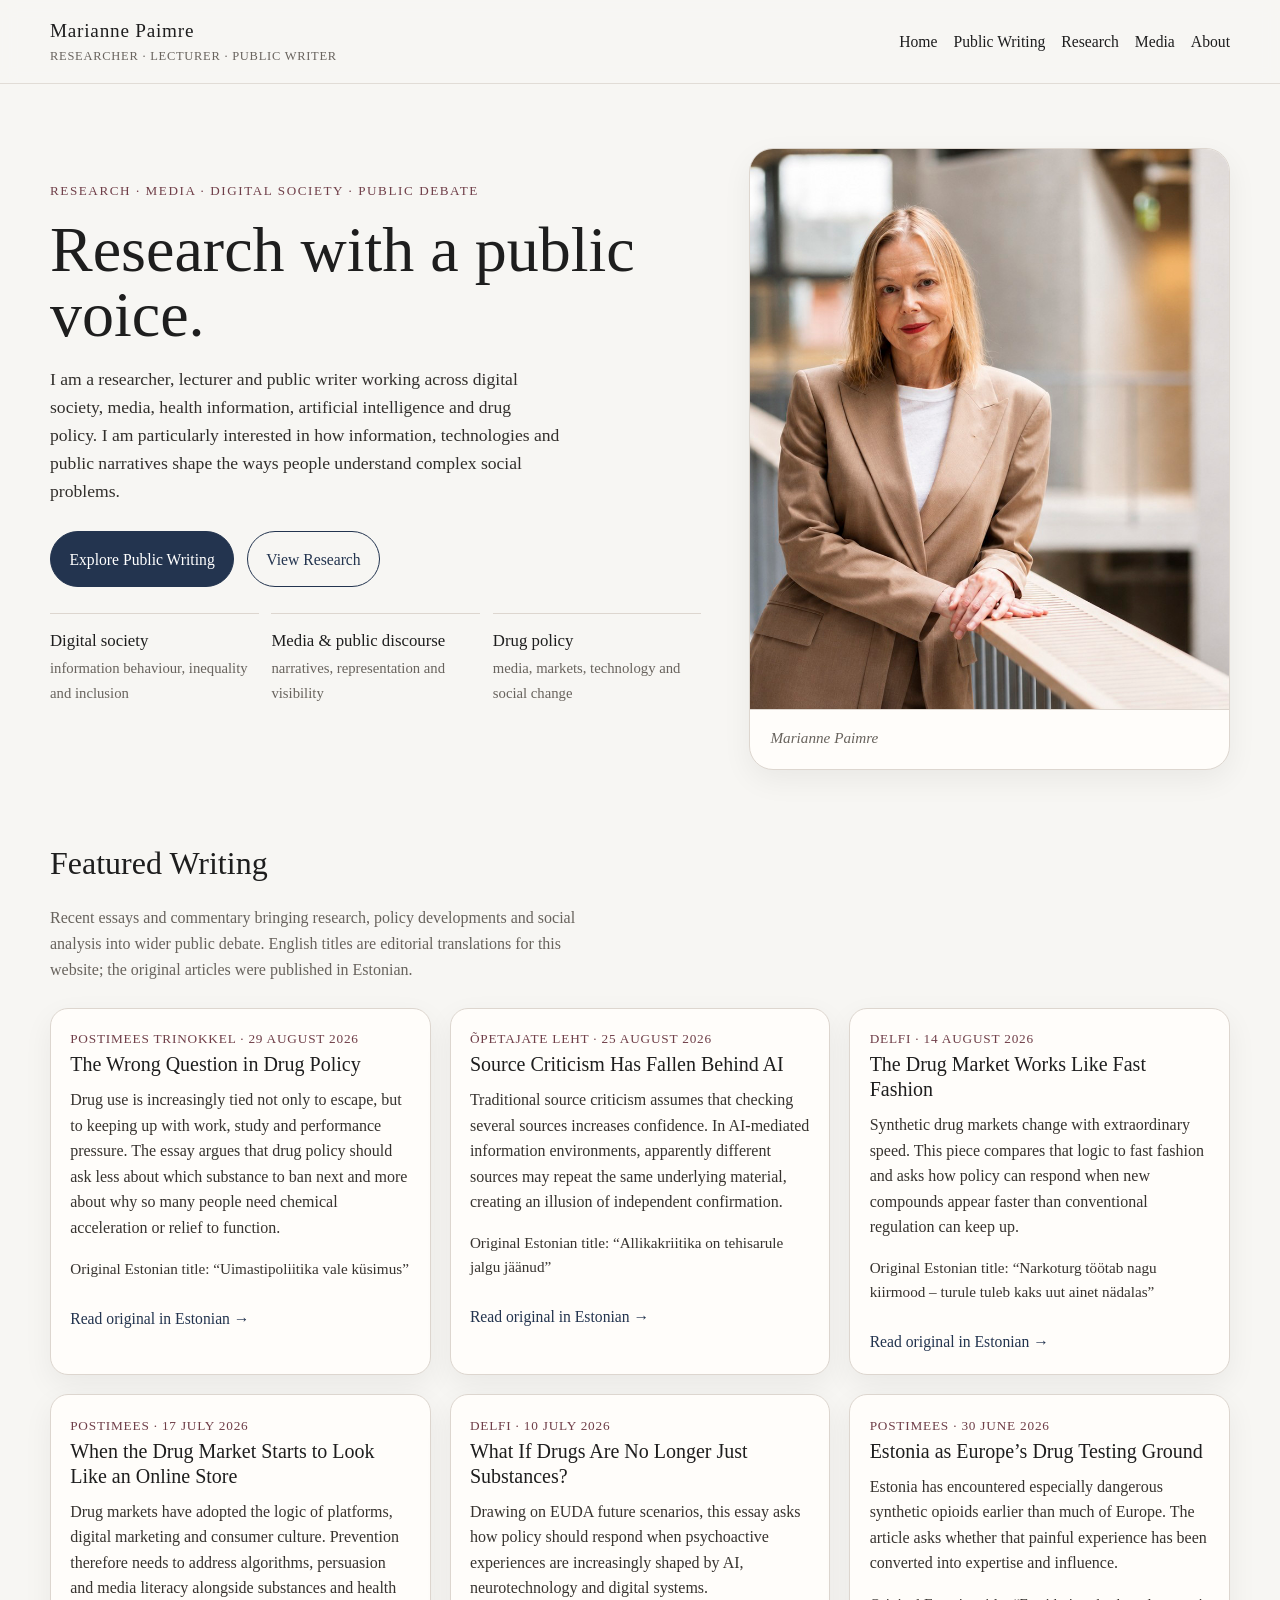
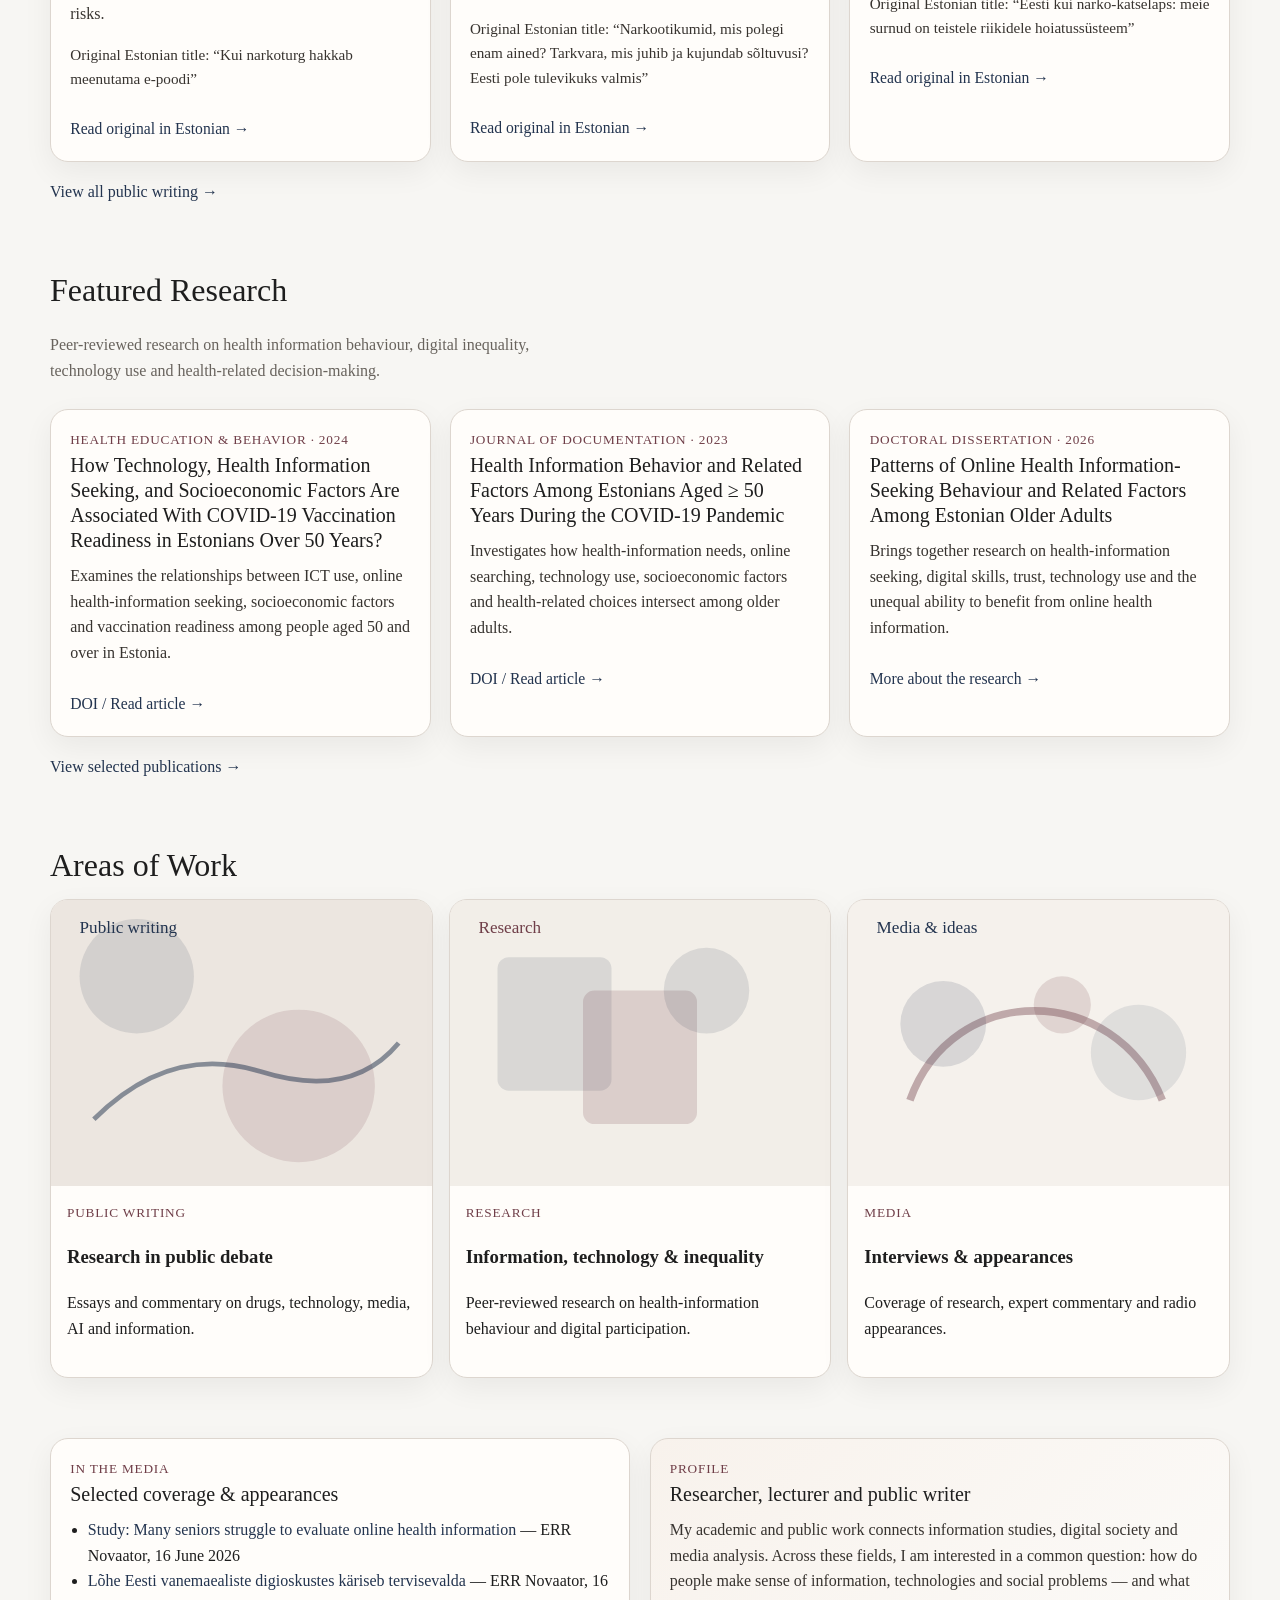
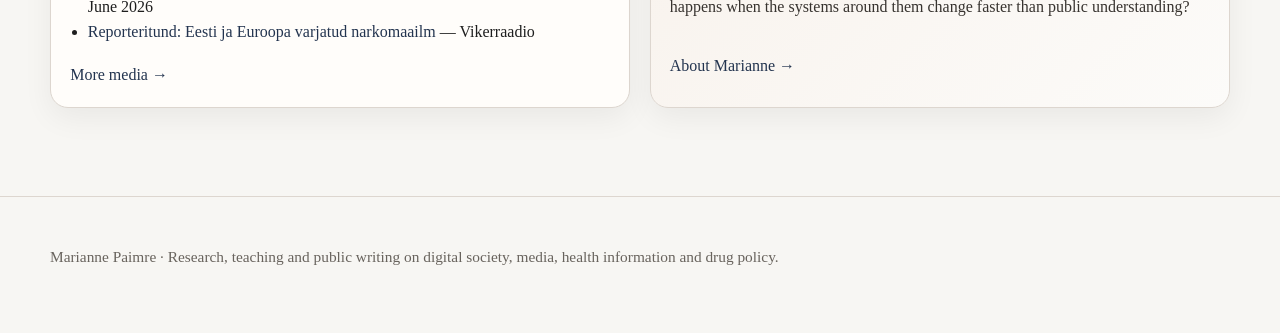
==== index.html @ 6d74bb8f "Rename index (1).html to index.html" ====
<!DOCTYPE html>

<html lang="en">
<head>
<meta charset="utf-8"/>
<meta content="width=device-width, initial-scale=1" name="viewport"/>
<title>Marianne Paimre — Researcher, Lecturer, Public Writer</title>
<meta content="Marianne Paimre — researcher, lecturer and public writer working on digital society, media, health information, AI and drug policy." name="description"/>
<link href="style.css" rel="stylesheet"/>
</head>
<body>
<header class="site-header">
<div class="container nav-wrap">
<div class="brand">
      Marianne Paimre
      <small>Researcher · Lecturer · Public Writer</small>
</div>
<nav>
<ul>
<li><a href="index.html">Home</a></li>
<li><a href="writing.html">Public Writing</a></li>
<li><a href="research.html">Research</a></li>
<li><a href="media.html">Media</a></li>
<li><a href="about.html">About</a></li>
</ul>
</nav>
</div>
</header>
<main>
<section class="hero">
<div class="container hero-grid">
<div class="hero-copy">
<div class="eyebrow">Research · Media · Digital society · Public debate</div>
<h1>Research with a public voice.</h1>
<p class="lead">I am a researcher, lecturer and public writer working across digital society, media, health information, artificial intelligence and drug policy. I am particularly interested in how information, technologies and public narratives shape the ways people understand complex social problems.</p>
<div class="button-row">
<a class="button" href="writing.html">Explore Public Writing</a>
<a class="button secondary" href="research.html">View Research</a>
</div>
<div class="profile-points">
<div class="profile-point"><strong>Digital society</strong><span>information behaviour, inequality and inclusion</span></div>
<div class="profile-point"><strong>Media &amp; public discourse</strong><span>narratives, representation and visibility</span></div>
<div class="profile-point"><strong>Drug policy</strong><span>media, markets, technology and social change</span></div>
</div>
</div>
<div class="hero-panel hero-image">
<img alt="Marianne Paimre" class="hero-photo" src="marianne-hero.jpg"/>
<div class="caption">Marianne Paimre</div>
</div>
</div>

</section>
<section class="section">
<div class="container">
<h2>Featured Writing</h2>
<p class="section-intro">Recent essays and commentary bringing research, policy developments and social analysis into wider public debate. English titles are editorial translations for this website; the original articles were published in Estonian.</p>
<div class="card-grid">
<article class="card">
<div class="meta">Postimees Trinokkel · 29 August 2026</div>
<h3>The Wrong Question in Drug Policy</h3>
<p>Drug use is increasingly tied not only to escape, but to keeping up with work, study and performance pressure. The essay argues that drug policy should ask less about which substance to ban next and more about why so many people need chemical acceleration or relief to function.</p>

<p class="note">Original Estonian title: “Uimastipoliitika vale küsimus”</p><a class="readmore" href="https://trinokkel.postimees.ee/8525660/marianne-paimre-uimastipoliitika-vale-kusimus">Read original in Estonian →</a>
</article>
<article class="card">
<div class="meta">Õpetajate Leht · 25 August 2026</div>
<h3>Source Criticism Has Fallen Behind AI</h3>
<p>Traditional source criticism assumes that checking several sources increases confidence. In AI-mediated information environments, apparently different sources may repeat the same underlying material, creating an illusion of independent confirmation.</p>
<p class="note">Original Estonian title: “Allikakriitika on tehisarule jalgu jäänud”</p><a class="readmore" href="https://www.opleht.ee/2026/08/allikakriitika-on-tehisarule-jalgu-jaanud/">Read original in Estonian →</a>
</article>
<article class="card">
<div class="meta">Delfi · 14 August 2026</div>
<h3>The Drug Market Works Like Fast Fashion</h3>
<p>Synthetic drug markets change with extraordinary speed. This piece compares that logic to fast fashion and asks how policy can respond when new compounds appear faster than conventional regulation can keep up.</p>
<p class="note">Original Estonian title: “Narkoturg töötab nagu kiirmood – turule tuleb kaks uut ainet nädalas”</p><a class="readmore" href="https://arvamus.delfi.ee/artikkel/120603367/must-ari-marianne-paimre-narkoturg-tootab-nagu-kiirmood-turule-tuleb-kaks-uut-ainet-nadalas">Read original in Estonian →</a>
</article>
<article class="card">
<div class="meta">Postimees · 17 July 2026</div>
<h3>When the Drug Market Starts to Look Like an Online Store</h3>
<p>Drug markets have adopted the logic of platforms, digital marketing and consumer culture. Prevention therefore needs to address algorithms, persuasion and media literacy alongside substances and health risks.</p>
<p class="note">Original Estonian title: “Kui narkoturg hakkab meenutama e-poodi”</p><a class="readmore" href="https://arvamus.postimees.ee/8510465/marianne-paimre-kui-narkoturg-hakkab-meenutama-e-poodi">Read original in Estonian →</a>
</article>
<article class="card">
<div class="meta">Delfi · 10 July 2026</div>
<h3>What If Drugs Are No Longer Just Substances?</h3>
<p>Drawing on EUDA future scenarios, this essay asks how policy should respond when psychoactive experiences are increasingly shaped by AI, neurotechnology and digital systems.</p>
<p class="note">Original Estonian title: “Narkootikumid, mis polegi enam ained? Tarkvara, mis juhib ja kujundab sõltuvusi? Eesti pole tulevikuks valmis”</p><a class="readmore" href="https://arvamus.delfi.ee/artikkel/120596160/narkootikumid-mis-polegi-enam-ained-tarkvara-mis-juhib-ja-kujundab-soltuvusi-eesti-pole-tulevikuks-valmis">Read original in Estonian →</a>
</article>
<article class="card">
<div class="meta">Postimees · 30 June 2026</div>
<h3>Estonia as Europe’s Drug Testing Ground</h3>
<p>Estonia has encountered especially dangerous synthetic opioids earlier than much of Europe. The article asks whether that painful experience has been converted into expertise and influence.</p>
<p class="note">Original Estonian title: “Eesti kui narko-katselaps: meie surnud on teistele riikidele hoiatussüsteem”</p><a class="readmore" href="https://arvamus.postimees.ee/8499939/marianne-paimre-eesti-kui-narko-katselaps-meie-surnud-on-teistele-riikidele-hoiatussusteem">Read original in Estonian →</a>
</article>
</div>
<a class="section-link" href="writing.html">View all public writing →</a>
</div>
</section>
<section class="section">
<div class="container">
<h2>Featured Research</h2>
<p class="section-intro">Peer-reviewed research on health information behaviour, digital inequality, technology use and health-related decision-making.</p>
<div class="grid-3">
<article class="card pub-card">
<div class="meta">Health Education &amp; Behavior · 2024</div>
<h3>How Technology, Health Information Seeking, and Socioeconomic Factors Are Associated With COVID-19 Vaccination Readiness in Estonians Over 50 Years?</h3>
<p>Examines the relationships between ICT use, online health-information seeking, socioeconomic factors and vaccination readiness among people aged 50 and over in Estonia.</p>
<a class="readmore" href="https://doi.org/10.1177/10901981241249972">DOI / Read article →</a>
</article>
<article class="card pub-card">
<div class="meta">Journal of Documentation · 2023</div>
<h3>Health Information Behavior and Related Factors Among Estonians Aged ≥ 50 Years During the COVID-19 Pandemic</h3>
<p>Investigates how health-information needs, online searching, technology use, socioeconomic factors and health-related choices intersect among older adults.</p>
<a class="readmore" href="https://doi.org/10.1108/JD-10-2022-0217">DOI / Read article →</a>
</article>
<article class="card pub-card">
<div class="meta">Doctoral Dissertation · 2026</div>
<h3>Patterns of Online Health Information-Seeking Behaviour and Related Factors Among Estonian Older Adults</h3>
<p>Brings together research on health-information seeking, digital skills, trust, technology use and the unequal ability to benefit from online health information.</p>
<a class="readmore" href="research.html">More about the research →</a>
</article>
</div>
<a class="section-link" href="research.html">View selected publications →</a>
</div>
</section>
<section class="section">
<div class="container">
<h2>Areas of Work</h2>
<div class="topic-strip">
<div class="topic-box">
<img alt="Abstract illustration for public writing" src="writing-abstract.svg"/>
<div class="box-copy">
<div class="meta">Public Writing</div>
<h3>Research in public debate</h3>
<p>Essays and commentary on drugs, technology, media, AI and information.</p>
</div>
</div>
<div class="topic-box">
<img alt="Abstract illustration for research" src="research-abstract.svg"/>
<div class="box-copy">
<div class="meta">Research</div>
<h3>Information, technology &amp; inequality</h3>
<p>Peer-reviewed research on health-information behaviour and digital participation.</p>
</div>
</div>
<div class="topic-box">
<img alt="Abstract illustration for media" src="media-abstract.svg"/>
<div class="box-copy">
<div class="meta">Media</div>
<h3>Interviews &amp; appearances</h3>
<p>Coverage of research, expert commentary and radio appearances.</p>
</div>
</div>
</div>
</div>
</section>
<section class="section">
<div class="container grid-2">
<div class="card list-card">
<div class="meta">In the media</div>
<h3>Selected coverage &amp; appearances</h3>
<ul>
<li><a href="https://news.err.ee/1610056297/study-many-seniors-struggle-to-evaluate-online-health-information">Study: Many seniors struggle to evaluate online health information</a> — ERR Novaator, 16 June 2026</li>
<li><a href="https://novaator.err.ee/1610056222/lohe-eesti-vanemaealiste-digioskustes-kariseb-tervisevalda">Lõhe Eesti vanemaealiste digioskustes käriseb tervisevalda</a> — ERR Novaator, 16 June 2026</li>
<li><a href="https://vikerraadio.err.ee/1610015303/reporteritund-eesti-ja-euroopa-varjatud-narkomaailm">Reporteritund: Eesti ja Euroopa varjatud narkomaailm</a> — Vikerraadio</li>
</ul>
<a class="section-link" href="media.html">More media →</a>
</div>
<div class="card contact-box">
<div class="meta">Profile</div>
<h3>Researcher, lecturer and public writer</h3>
<p>My academic and public work connects information studies, digital society and media analysis. Across these fields, I am interested in a common question: how do people make sense of information, technologies and social problems — and what happens when the systems around them change faster than public understanding?</p>
<a class="section-link" href="about.html">About Marianne →</a>
</div>
</div>
</section>
</main>
<footer class="footer">
<div class="container">
<p>Marianne Paimre · Research, teaching and public writing on digital society, media, health information and drug policy.</p>
</div>
</footer>
</body>
</html>
---- style.css ----
:root {
  --bg: #f7f6f3;
  --paper: #fffdfa;
  --text: #1e1e1e;
  --muted: #68635d;
  --line: #ddd6cf;
  --accent: #23344f;
  --accent-2: #6f3e48;
  --soft: #ece6e0;
  --max: 1180px;
  --radius: 18px;
  --shadow: 0 10px 30px rgba(0,0,0,0.06);
}

* { box-sizing: border-box; }

html {
  scroll-behavior: smooth;
}

body {
  margin: 0;
  font-family: Georgia, "Times New Roman", serif;
  background: var(--bg);
  color: var(--text);
  line-height: 1.6;
}

img {
  max-width: 100%;
  display: block;
}

a {
  color: var(--accent);
  text-decoration: none;
}

a:hover {
  text-decoration: underline;
}

.container {
  width: min(var(--max), calc(100% - 2rem));
  margin: 0 auto;
}

.site-header {
  position: sticky;
  top: 0;
  z-index: 10;
  backdrop-filter: blur(8px);
  background: rgba(247, 246, 243, 0.92);
  border-bottom: 1px solid rgba(221, 214, 207, 0.8);
}

.nav-wrap {
  display: flex;
  align-items: center;
  justify-content: space-between;
  gap: 1rem;
  padding: 1rem 0;
}

.brand {
  font-size: 1.2rem;
  letter-spacing: 0.04em;
}

.brand small {
  display: block;
  color: var(--muted);
  font-size: 0.78rem;
  letter-spacing: 0.06em;
  text-transform: uppercase;
}

nav ul {
  display: flex;
  gap: 1rem;
  list-style: none;
  padding: 0;
  margin: 0;
  flex-wrap: wrap;
}

nav a {
  font-size: 0.98rem;
  color: var(--text);
}

.hero {
  padding: 4rem 0 3rem;
}

.hero-grid {
  display: grid;
  grid-template-columns: 1.25fr 0.9fr;
  gap: 2rem;
  align-items: stretch;
}

.eyebrow {
  color: var(--accent-2);
  text-transform: uppercase;
  letter-spacing: 0.12em;
  font-size: 0.82rem;
  margin-bottom: 1rem;
}

h1 {
  font-size: clamp(2.3rem, 5vw, 4.8rem);
  line-height: 1.02;
  margin: 0 0 1rem;
  font-weight: 500;
}

.lead {
  font-size: 1.1rem;
  color: #322f2c;
  max-width: 58ch;
}

.hero-panel {
  background: var(--paper);
  border: 1px solid var(--line);
  border-radius: calc(var(--radius) + 6px);
  box-shadow: var(--shadow);
  overflow: hidden;
}

.hero-copy {
  padding: 2rem 1rem 1rem 0;
}

.hero-image {
  min-height: 100%;
  display: flex;
  flex-direction: column;
  justify-content: space-between;
}

.hero-image .caption {
  padding: 1rem 1.25rem 1.2rem;
  border-top: 1px solid var(--line);
  color: var(--muted);
  font-size: 0.95rem;
}

.button-row {
  display: flex;
  flex-wrap: wrap;
  gap: 0.8rem;
  margin-top: 1.6rem;
}

.button {
  display: inline-block;
  padding: 0.9rem 1.15rem;
  border-radius: 999px;
  border: 1px solid var(--accent);
  color: white;
  background: var(--accent);
  font-size: 0.98rem;
}

.button.secondary {
  background: transparent;
  color: var(--accent);
}

.section {
  padding: 1.25rem 0 2.5rem;
}

.section h2 {
  font-size: clamp(1.8rem, 2.5vw, 2.6rem);
  margin: 0 0 0.5rem;
  font-weight: 500;
}

.section-intro {
  color: var(--muted);
  max-width: 66ch;
  margin-bottom: 1.6rem;
}

.grid-3, .grid-2, .card-grid {
  display: grid;
  gap: 1.2rem;
}

.grid-3 { grid-template-columns: repeat(3, 1fr); }
.grid-2 { grid-template-columns: repeat(2, 1fr); }
.card-grid { grid-template-columns: repeat(3, 1fr); }

.card {
  background: var(--paper);
  border: 1px solid var(--line);
  border-radius: var(--radius);
  padding: 1.2rem;
  box-shadow: var(--shadow);
}

.card h3 {
  font-size: 1.25rem;
  line-height: 1.25;
  margin: 0.2rem 0 0.6rem;
  font-weight: 500;
}

.meta {
  color: var(--accent-2);
  font-size: 0.83rem;
  letter-spacing: 0.06em;
  text-transform: uppercase;
}

.card p {
  margin-top: 0;
  color: #37332f;
}

.card .readmore {
  display: inline-block;
  margin-top: 0.6rem;
  font-size: 0.98rem;
}

.list-card ul {
  margin: 0.6rem 0 0;
  padding-left: 1.1rem;
}

.feature-band {
  margin: 1.6rem 0 0.8rem;
  padding: 1.2rem 1.4rem;
  background: linear-gradient(135deg, #f3ede7 0%, #fdfbf8 100%);
  border: 1px solid var(--line);
  border-radius: var(--radius);
}

.feature-band h3 {
  margin: 0 0 0.35rem;
  font-size: 1.25rem;
  font-weight: 500;
}

.note {
  font-size: 0.95rem;
  color: var(--muted);
}

.topic-strip {
  display: grid;
  grid-template-columns: repeat(3, 1fr);
  gap: 1rem;
}

.topic-box {
  background: var(--paper);
  border: 1px solid var(--line);
  border-radius: var(--radius);
  overflow: hidden;
  box-shadow: var(--shadow);
}

.topic-box img {
  aspect-ratio: 4 / 3;
  object-fit: cover;
  background: #ece6e0;
}

.topic-box .box-copy {
  padding: 1rem 1rem 1.2rem;
}

.page-title {
  padding: 3rem 0 1rem;
}

.page-title h1 {
  font-size: clamp(2rem, 4.5vw, 4rem);
  margin-bottom: 0.4rem;
}

.page-title p {
  max-width: 65ch;
  color: var(--muted);
}

.category-block {
  padding: 0.6rem 0 1.8rem;
}

.category-block h2 {
  margin-bottom: 0.7rem;
}

.footer {
  border-top: 1px solid var(--line);
  margin-top: 3rem;
  padding: 2rem 0 3rem;
  color: var(--muted);
  font-size: 0.96rem;
}

.smallcaps {
  text-transform: uppercase;
  letter-spacing: 0.1em;
  font-size: 0.8rem;
  color: var(--accent-2);
}

.inline-list {
  display: flex;
  gap: 1rem;
  flex-wrap: wrap;
  padding: 0;
  list-style: none;
}

.contact-box {
  background: linear-gradient(135deg, #f8f2ec 0%, #fcfbf9 100%);
}

@media (max-width: 980px) {
  .hero-grid, .grid-3, .grid-2, .card-grid, .topic-strip {
    grid-template-columns: 1fr;
  }
  .hero-copy {
    padding-right: 0;
  }
  nav ul {
    justify-content: flex-start;
  }
  .nav-wrap {
    flex-direction: column;
    align-items: flex-start;
  }
}

.pub-card .journal {
  color: var(--muted);
  font-size: 0.94rem;
  margin-bottom: 0.55rem;
}
.pub-card .authors {
  color: #4a4642;
  font-size: 0.92rem;
  margin-bottom: 0.8rem;
}
.pub-card .doi {
  font-size: 0.92rem;
  word-break: break-word;
}
.profile-points {
  display: grid;
  grid-template-columns: repeat(3, 1fr);
  gap: 0.8rem;
  margin-top: 1.6rem;
}
.profile-point {
  padding-top: 0.9rem;
  border-top: 1px solid var(--line);
}
.profile-point strong {
  display: block;
  font-size: 1.05rem;
  font-weight: 500;
}
.profile-point span {
  color: var(--muted);
  font-size: 0.92rem;
}
.section-link {
  margin-top: 1.1rem;
  display: inline-block;
}
.hero-image .caption {
  font-style: italic;
}
@media (max-width: 980px) {
  .profile-points { grid-template-columns: 1fr; }
}

.hero-photo {
  width: 100%;
  min-height: 560px;
  height: 100%;
  object-fit: cover;
  object-position: 40% 34%;
}
.about-photo {
  width: 100%;
  border-radius: var(--radius);
  border: 1px solid var(--line);
  box-shadow: var(--shadow);
  object-fit: cover;
}
.wide-photo {
  width: 100%;
  max-height: 520px;
  object-fit: cover;
  object-position: center 42%;
  border-radius: var(--radius);
  border: 1px solid var(--line);
  box-shadow: var(--shadow);
}
@media (max-width: 980px) {
  .hero-photo { min-height: 430px; object-position: 42% 30%; }
}
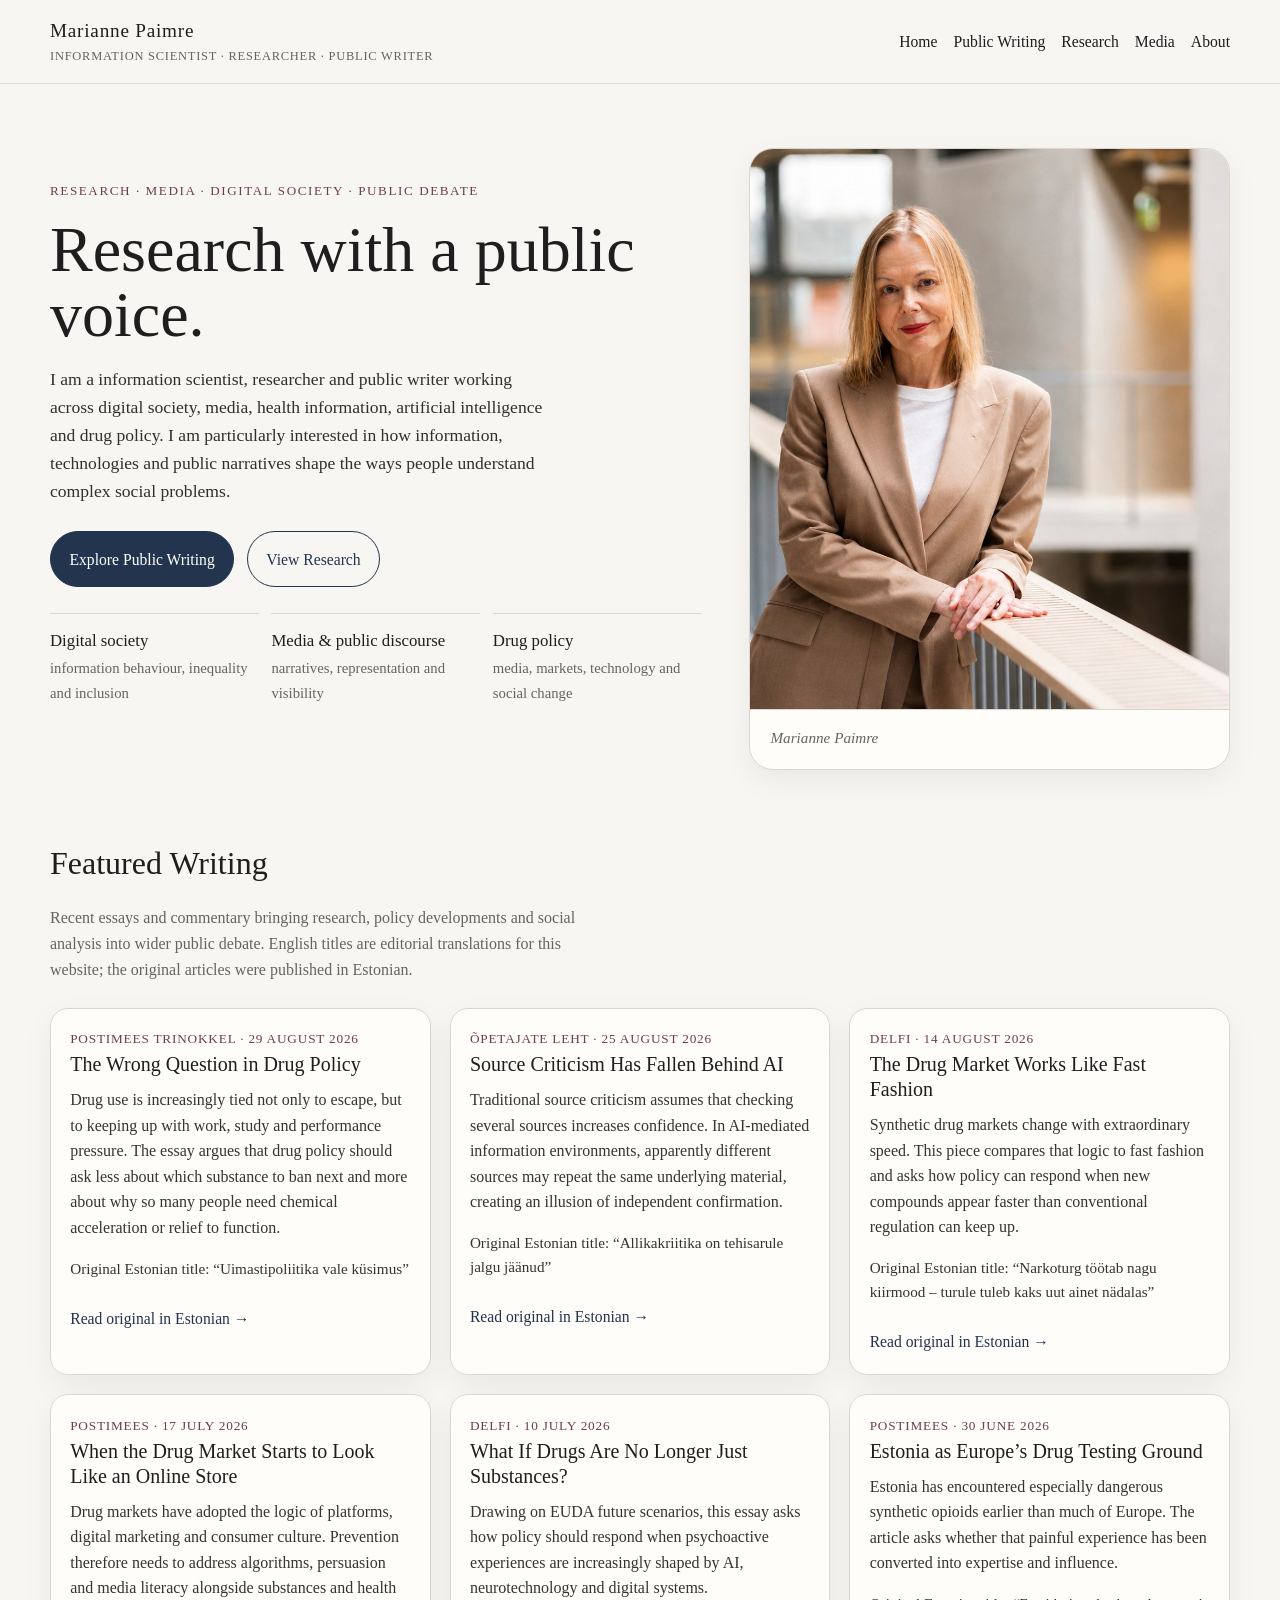
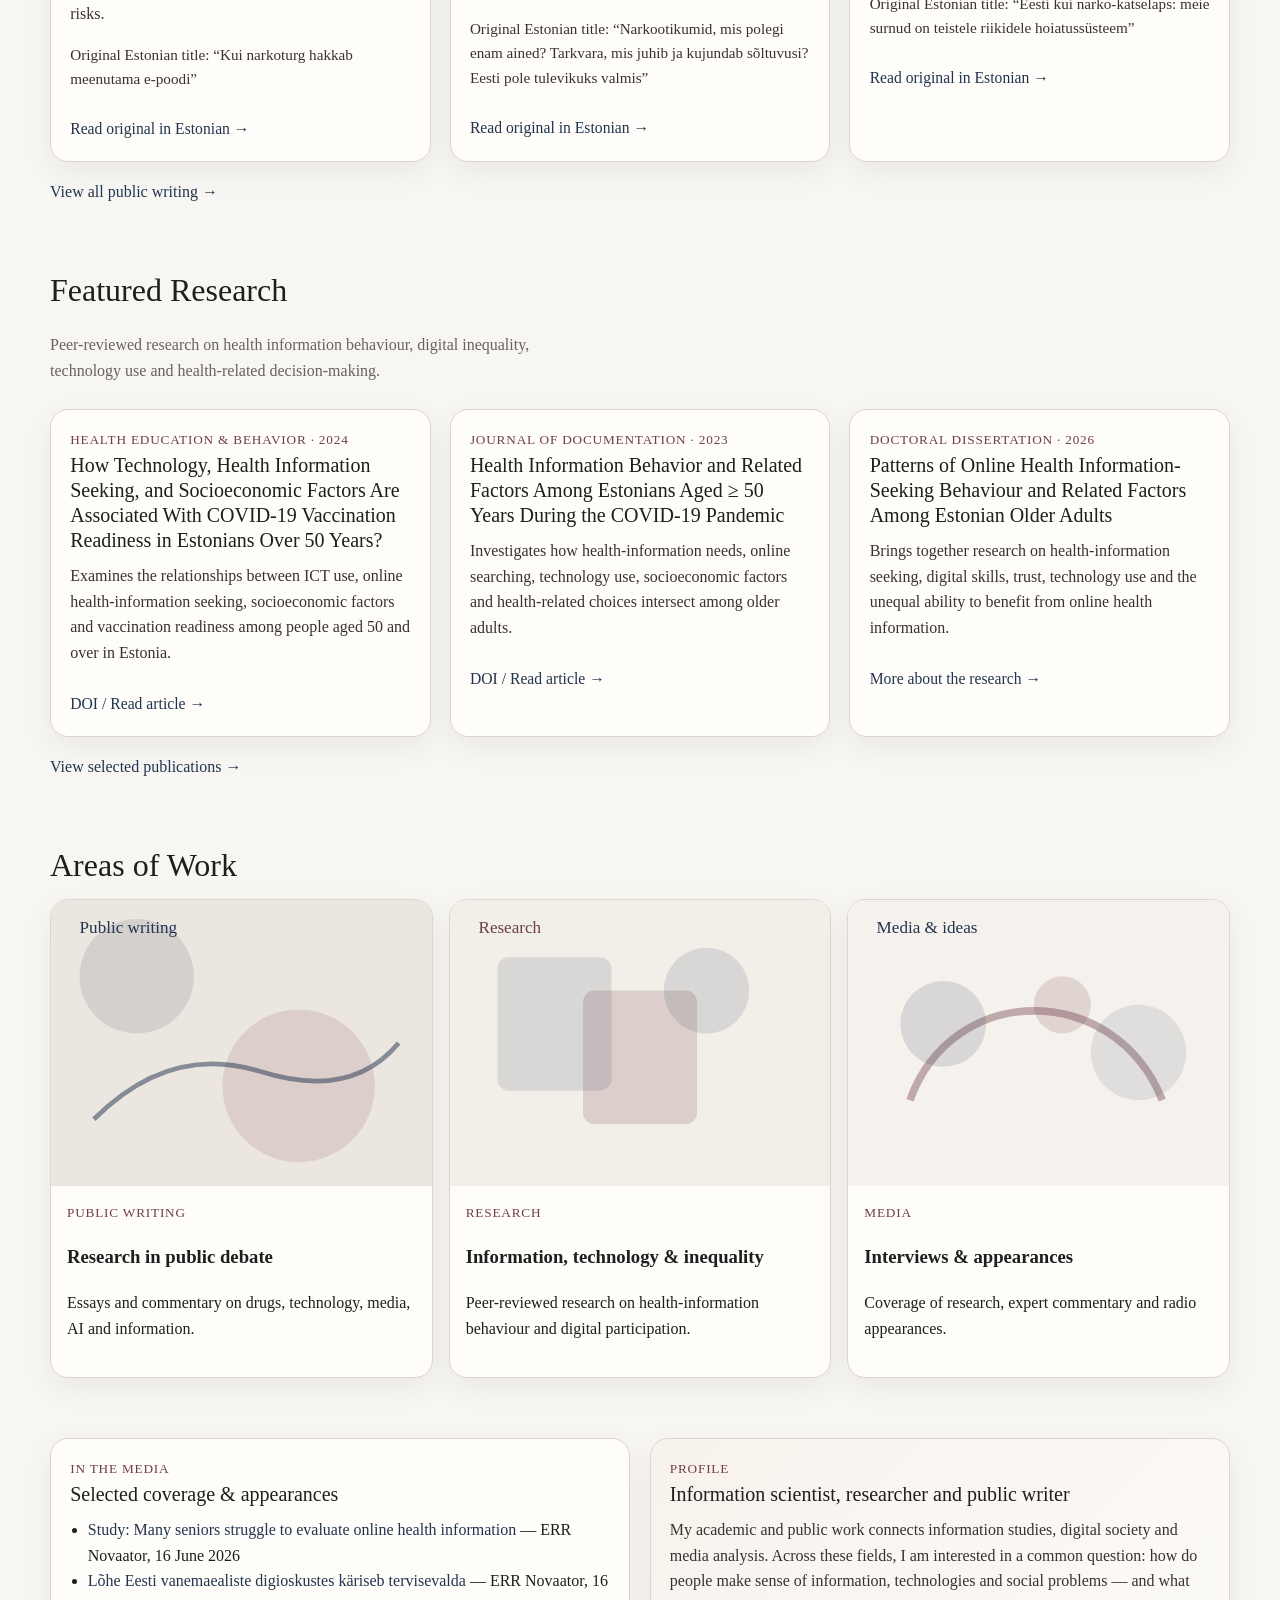
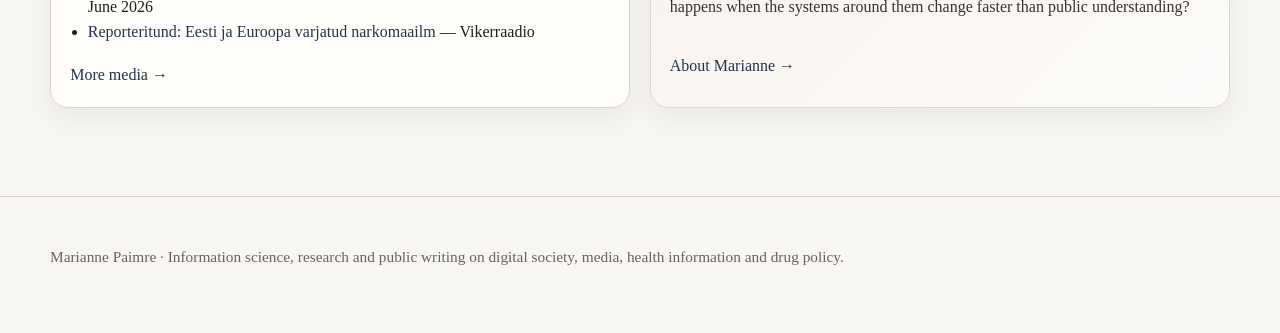
==== commit d68dcf92: "Add files via upload" ====
--- a/index.html
+++ b/index.html
@@ -4,8 +4,8 @@
 <head>
 <meta charset="utf-8"/>
 <meta content="width=device-width, initial-scale=1" name="viewport"/>
-<title>Marianne Paimre — Researcher, Lecturer, Public Writer</title>
-<meta content="Marianne Paimre — researcher, lecturer and public writer working on digital society, media, health information, AI and drug policy." name="description"/>
+<title>Marianne Paimre — Information Scientist & Researcher</title>
+<meta name="description" content="Marianne Paimre is an information scientist and researcher working on digital society, media, health information, AI and drug policy."/>
 <link href="style.css" rel="stylesheet"/>
 </head>
 <body>
@@ -13,7 +13,7 @@
 <div class="container nav-wrap">
 <div class="brand">
       Marianne Paimre
-      <small>Researcher · Lecturer · Public Writer</small>
+      <small>Information Scientist · Researcher · Public Writer</small>
 </div>
 <nav>
 <ul>
@@ -32,7 +32,7 @@
 <div class="hero-copy">
 <div class="eyebrow">Research · Media · Digital society · Public debate</div>
 <h1>Research with a public voice.</h1>
-<p class="lead">I am a researcher, lecturer and public writer working across digital society, media, health information, artificial intelligence and drug policy. I am particularly interested in how information, technologies and public narratives shape the ways people understand complex social problems.</p>
+<p class="lead">I am a information scientist, researcher and public writer working across digital society, media, health information, artificial intelligence and drug policy. I am particularly interested in how information, technologies and public narratives shape the ways people understand complex social problems.</p>
 <div class="button-row">
 <a class="button" href="writing.html">Explore Public Writing</a>
 <a class="button secondary" href="research.html">View Research</a>
@@ -168,7 +168,7 @@
 </div>
 <div class="card contact-box">
 <div class="meta">Profile</div>
-<h3>Researcher, lecturer and public writer</h3>
+<h3>Information scientist, researcher and public writer</h3>
 <p>My academic and public work connects information studies, digital society and media analysis. Across these fields, I am interested in a common question: how do people make sense of information, technologies and social problems — and what happens when the systems around them change faster than public understanding?</p>
 <a class="section-link" href="about.html">About Marianne →</a>
 </div>
@@ -177,8 +177,8 @@
 </main>
 <footer class="footer">
 <div class="container">
-<p>Marianne Paimre · Research, teaching and public writing on digital society, media, health information and drug policy.</p>
+<p>Marianne Paimre · Information science, research and public writing on digital society, media, health information and drug policy.</p>
 </div>
 </footer>
 </body>
-</html>
+</html>
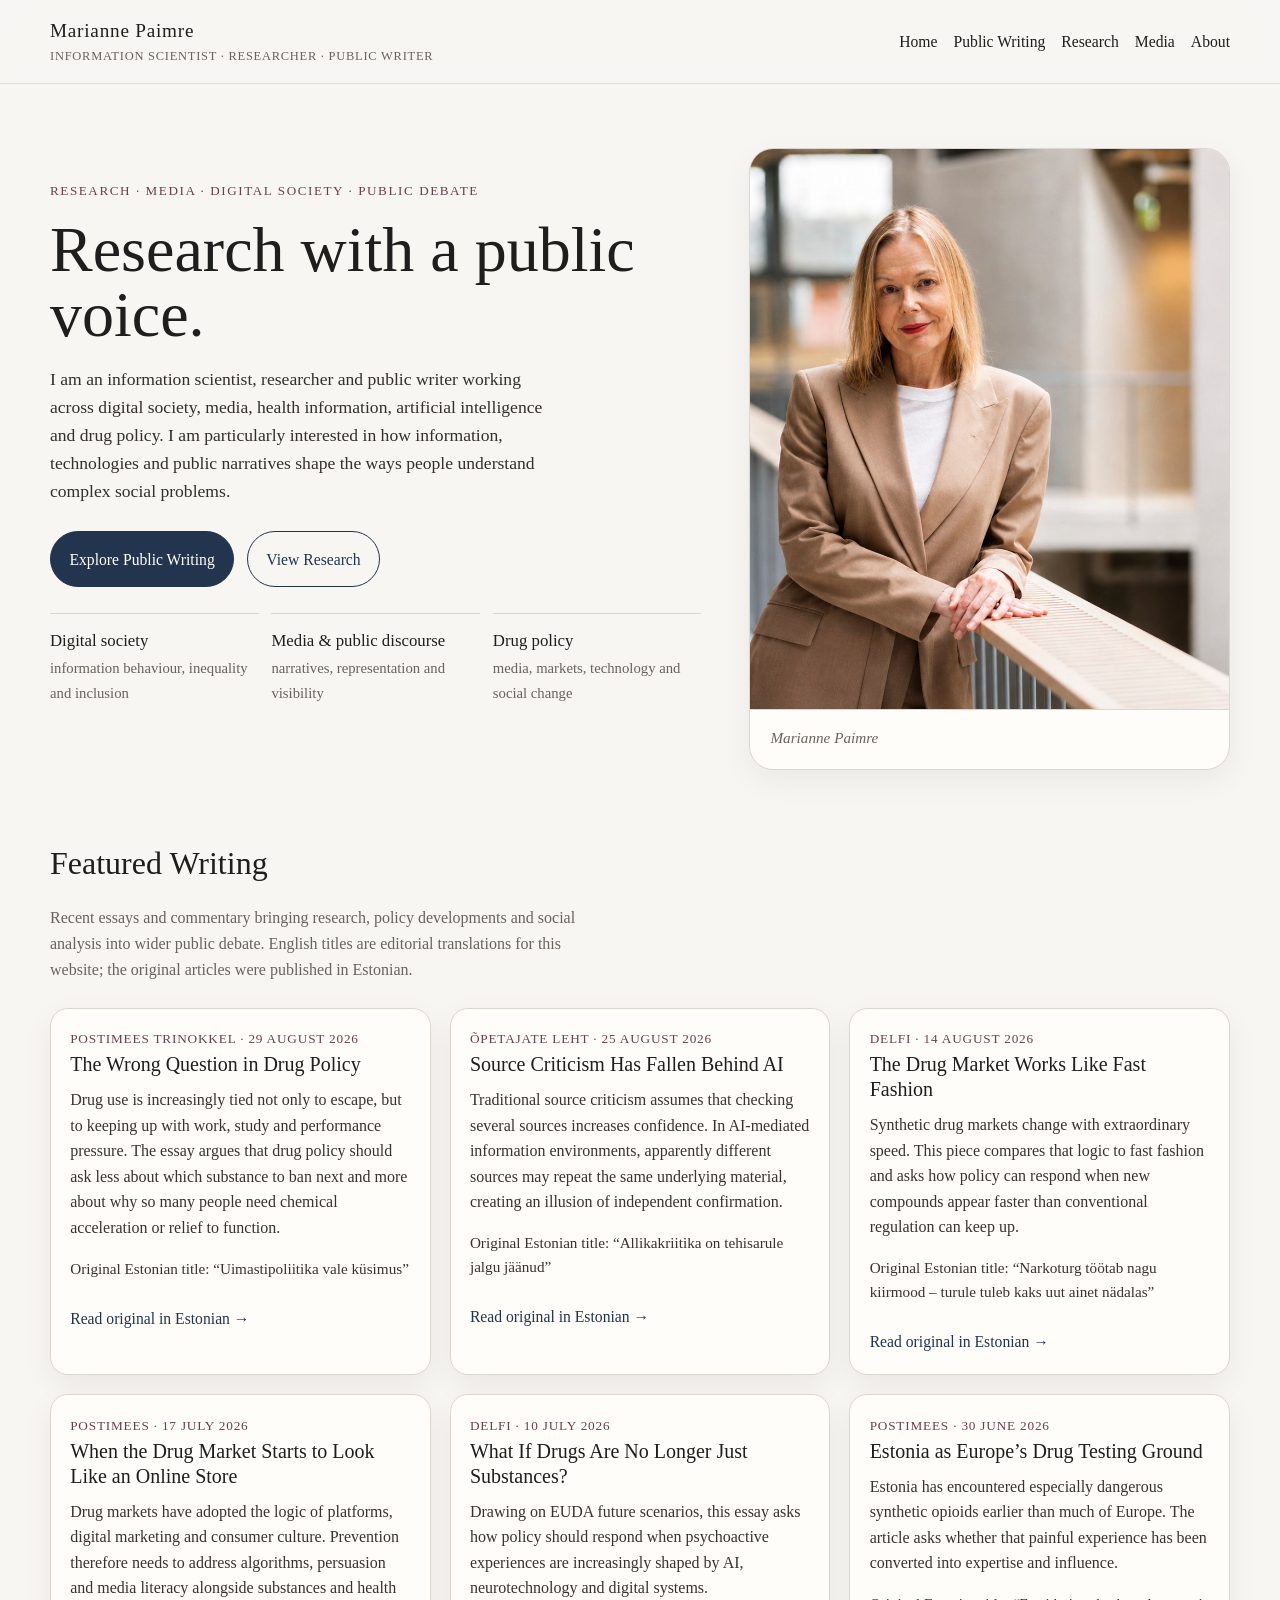
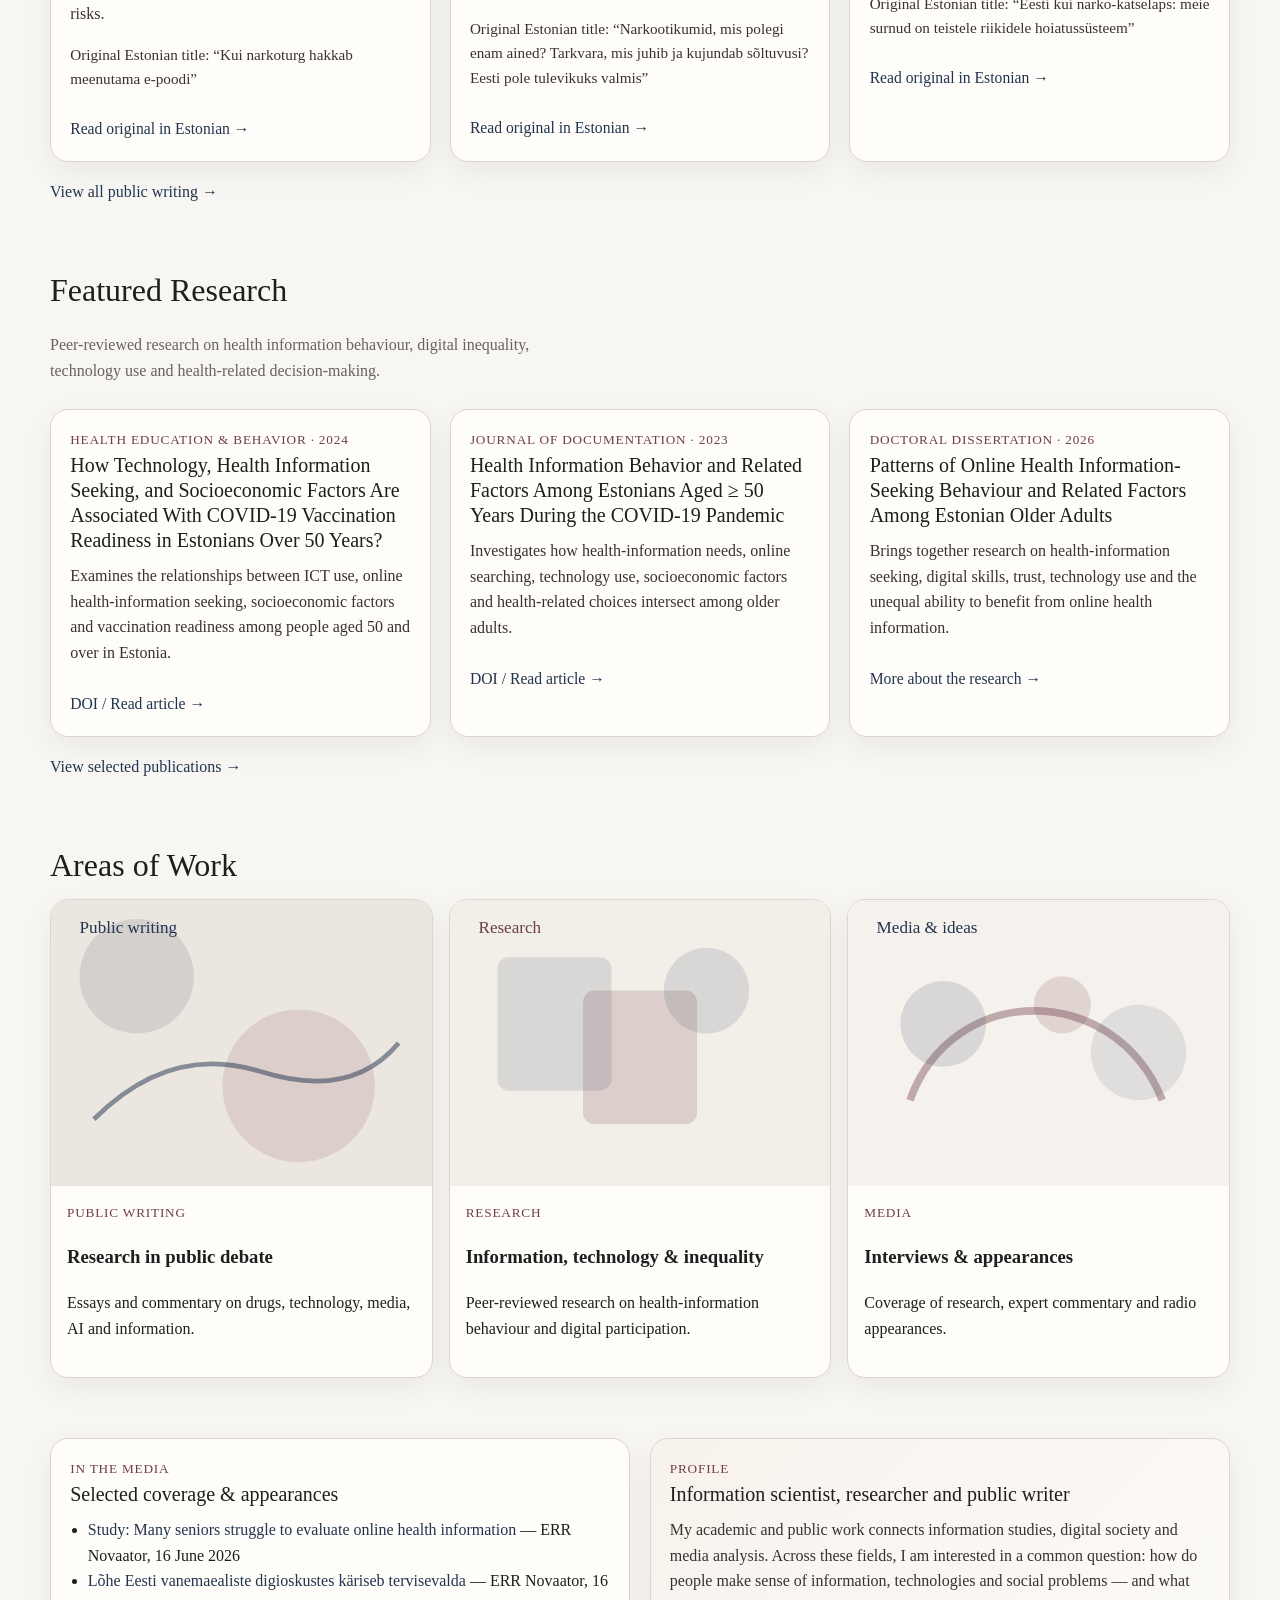
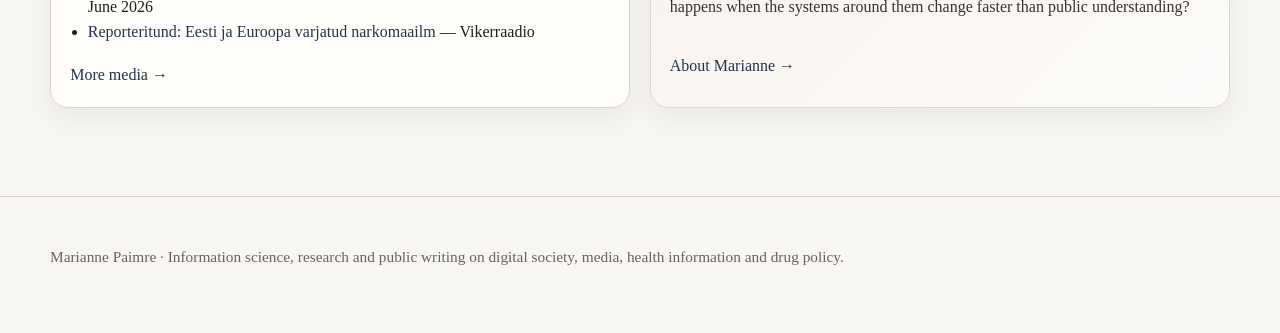
==== commit 2df2dd0e: "Fix typo in lead paragraph" ====
--- a/index.html
+++ b/index.html
@@ -7,6 +7,76 @@
 <title>Marianne Paimre — Information Scientist & Researcher</title>
 <meta name="description" content="Marianne Paimre is an information scientist and researcher working on digital society, media, health information, AI and drug policy."/>
 <link href="style.css" rel="stylesheet"/>
+<link rel="canonical" href="https://mariannepaimre.com/"/>
+<script type="application/ld+json">
+{
+  "@context": "https://schema.org",
+  "@type": "Person",
+  "@id": "https://mariannepaimre.com/#person",
+  "name": "Marianne Paimre",
+  "givenName": "Marianne",
+  "familyName": "Paimre",
+  "url": "https://mariannepaimre.com/",
+  "image": "https://mariannepaimre.com/marianne-hero.jpg",
+  "jobTitle": "Information Scientist",
+  "description": "Information scientist and researcher working on digital society, media, health information, artificial intelligence and drug policy.",
+  "nationality": {
+    "@type": "Country",
+    "name": "Estonia"
+  },
+  "affiliation": {
+    "@type": "CollegeOrUniversity",
+    "name": "Tallinn University",
+    "url": "https://www.tlu.ee/"
+  },
+  "alumniOf": [
+    {
+      "@type": "CollegeOrUniversity",
+      "name": "University of Jyväskylä",
+      "url": "https://www.jyu.fi/"
+    },
+    {
+      "@type": "CollegeOrUniversity",
+      "name": "Tallinn University",
+      "url": "https://www.tlu.ee/"
+    }
+  ],
+  "knowsAbout": [
+    "Information science",
+    "Information behaviour",
+    "Digital divide",
+    "Online health information seeking",
+    "Health communication",
+    "Media studies",
+    "Drug policy"
+  ],
+  "knowsLanguage": ["et", "en"],
+  "identifier": [
+    {
+      "@type": "PropertyValue",
+      "propertyID": "ORCID",
+      "value": "0000-0002-7079-6513",
+      "url": "https://orcid.org/0000-0002-7079-6513"
+    },
+    {
+      "@type": "PropertyValue",
+      "propertyID": "Web of Science ResearcherID",
+      "value": "GSN-3139-2022"
+    }
+  ],
+  "sameAs": [
+    "https://www.wikidata.org/wiki/Q20528967",
+    "https://et.wikipedia.org/wiki/Marianne_Paimre",
+    "https://orcid.org/0000-0002-7079-6513",
+    "https://scholar.google.com/citations?user=bHzyUDUAAAAJ",
+    "https://www.researchgate.net/profile/Marianne-Paimre",
+    "https://tallinn.academia.edu/MPaimre",
+    "https://www.etis.ee/CV/Marianne_Paimre/eng/",
+    "https://www.linkedin.com/in/marianne-paimre-78520461/",
+    "https://www.tlu.ee/en/node/106496"
+  ]
+}
+</script>
 </head>
 <body>
 <header class="site-header">
@@ -32,7 +102,7 @@
 <div class="hero-copy">
 <div class="eyebrow">Research · Media · Digital society · Public debate</div>
 <h1>Research with a public voice.</h1>
-<p class="lead">I am a information scientist, researcher and public writer working across digital society, media, health information, artificial intelligence and drug policy. I am particularly interested in how information, technologies and public narratives shape the ways people understand complex social problems.</p>
+<p class="lead">I am an information scientist, researcher and public writer working across digital society, media, health information, artificial intelligence and drug policy. I am particularly interested in how information, technologies and public narratives shape the ways people understand complex social problems.</p>
 <div class="button-row">
 <a class="button" href="writing.html">Explore Public Writing</a>
 <a class="button secondary" href="research.html">View Research</a>
@@ -181,4 +251,4 @@
 </div>
 </footer>
 </body>
-</html>+</html>
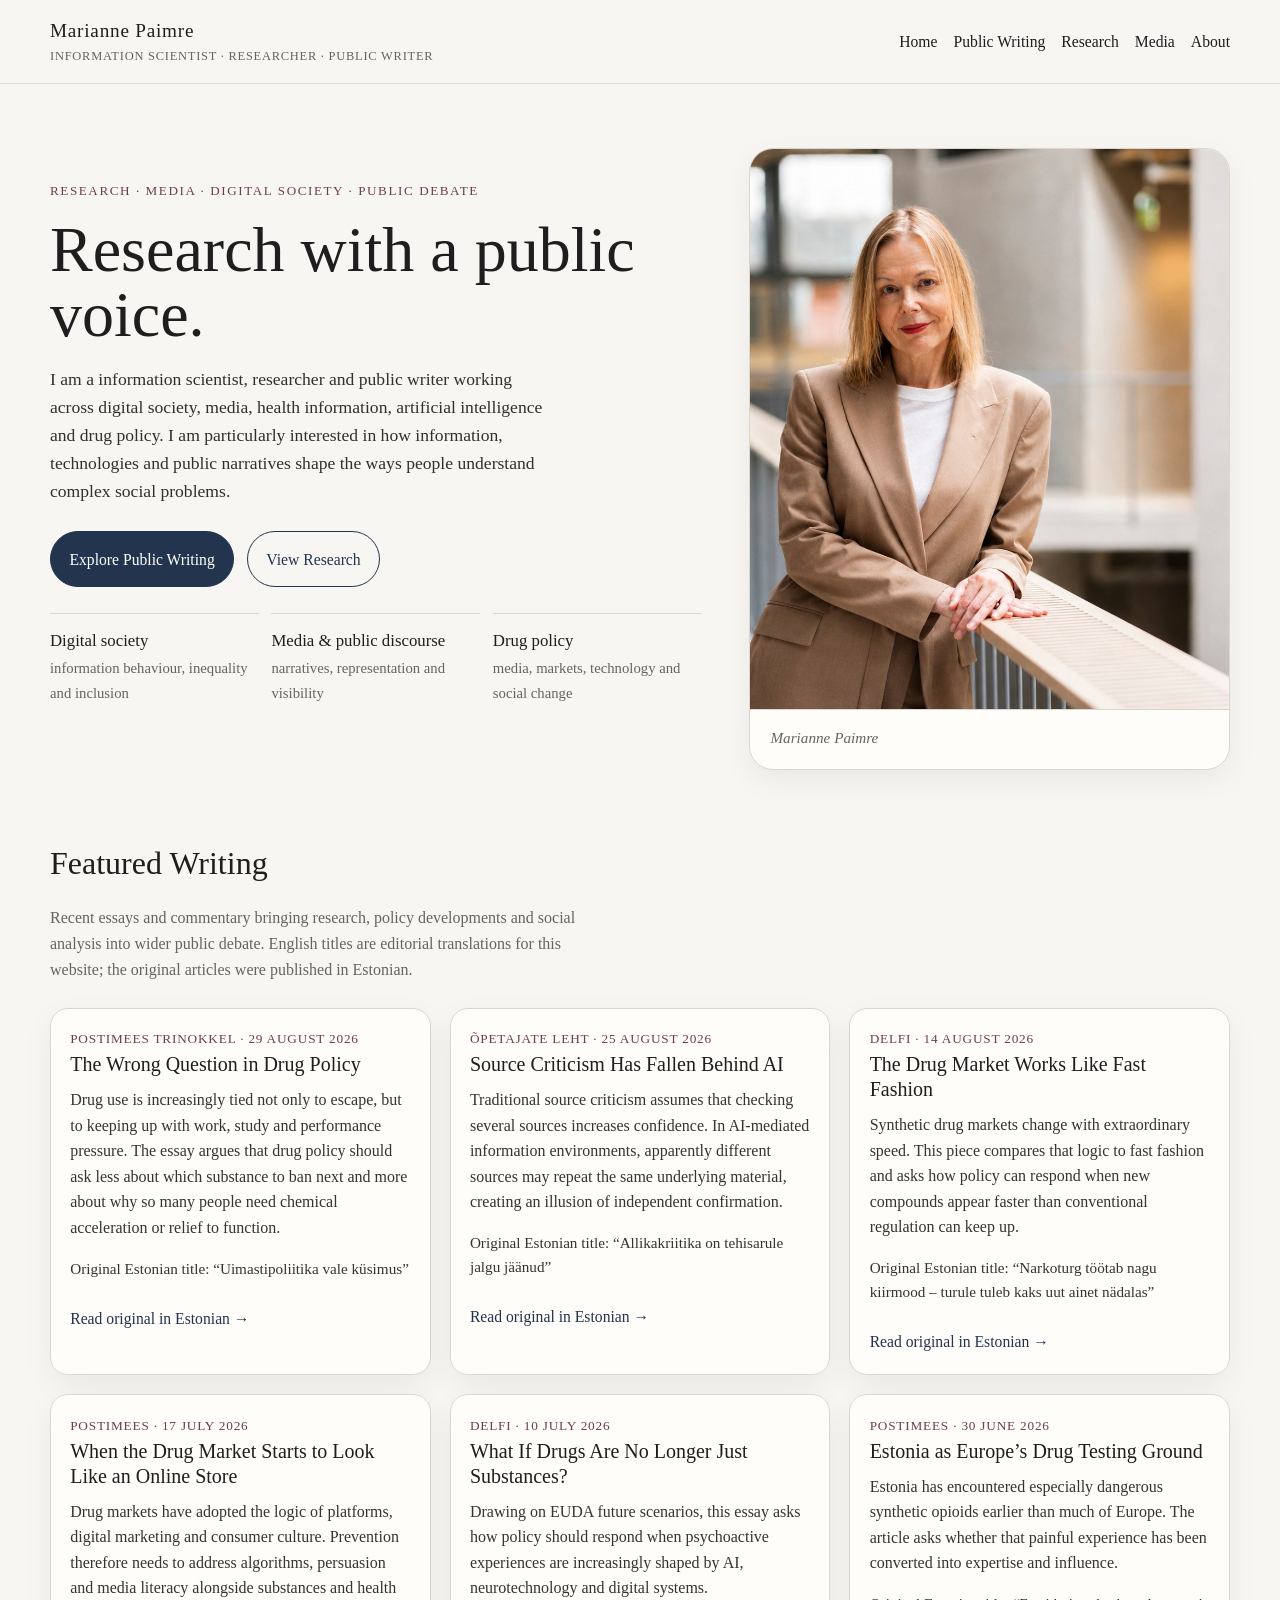
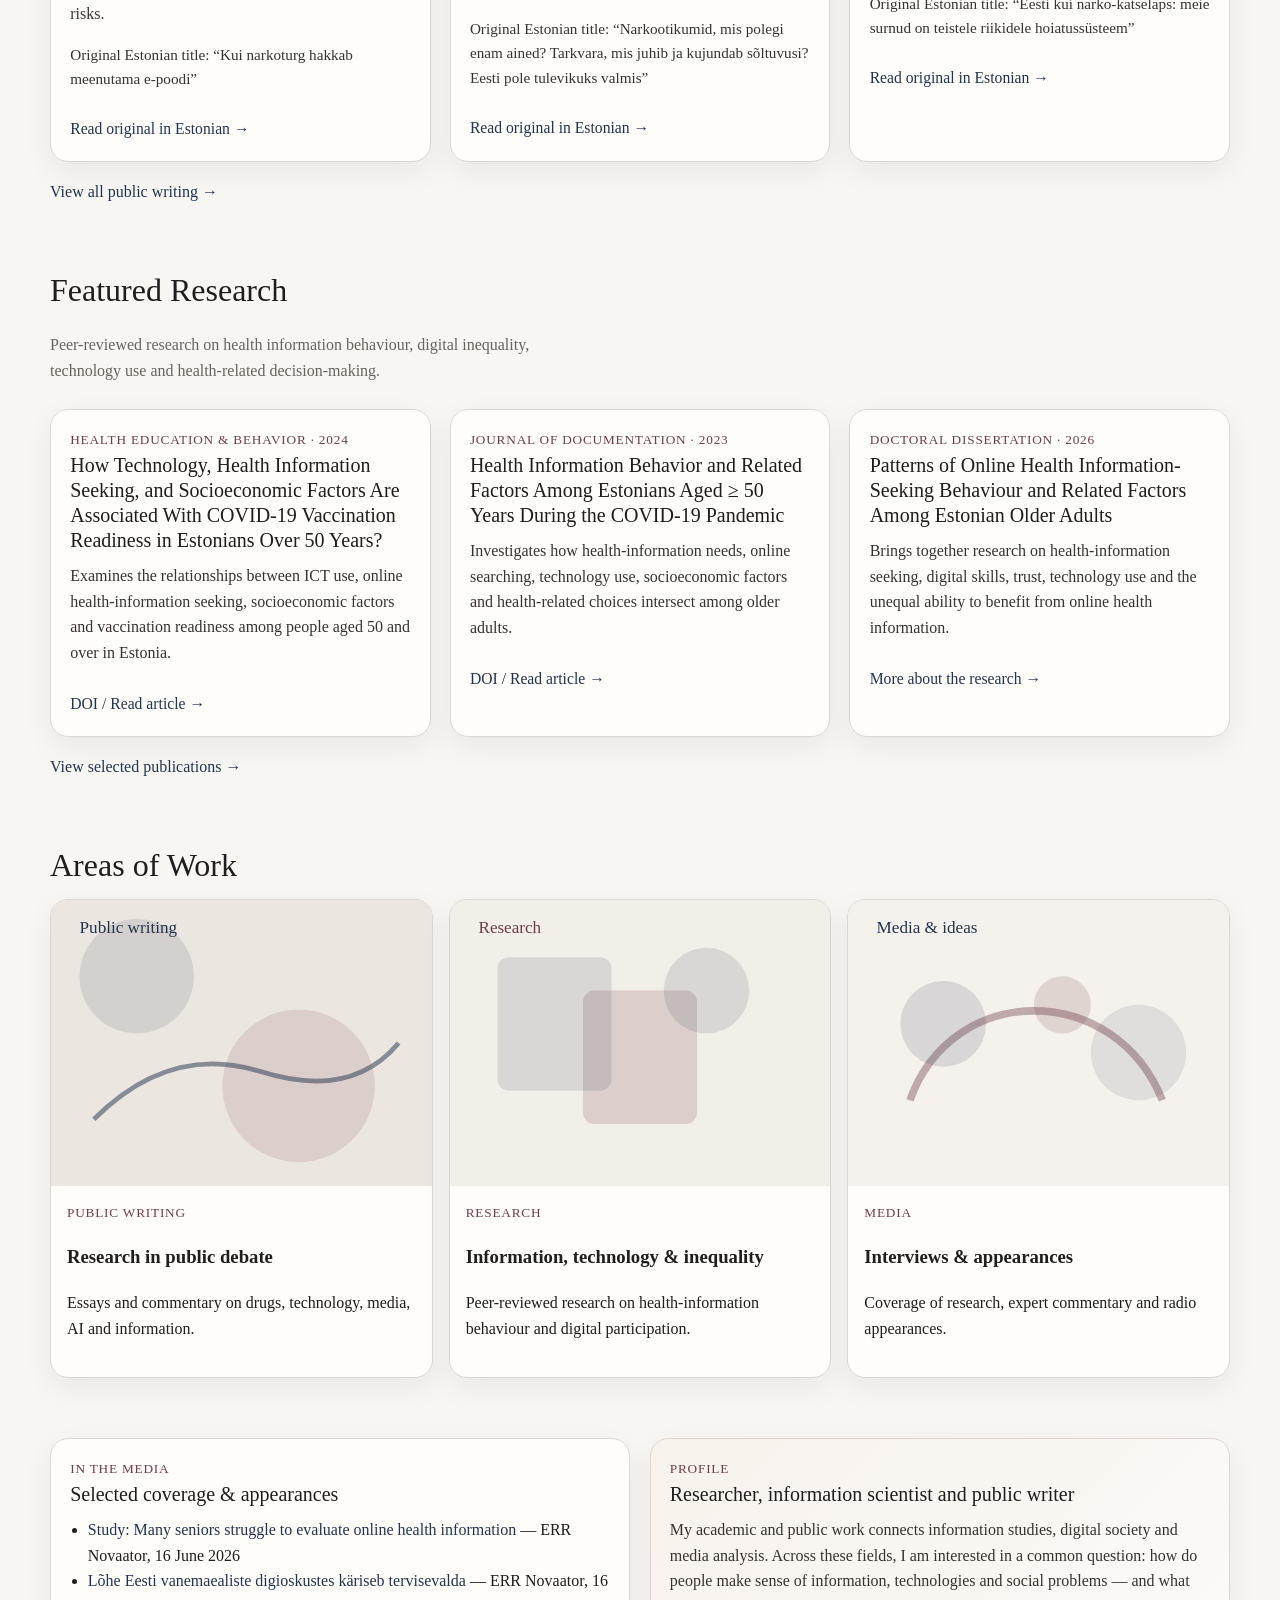
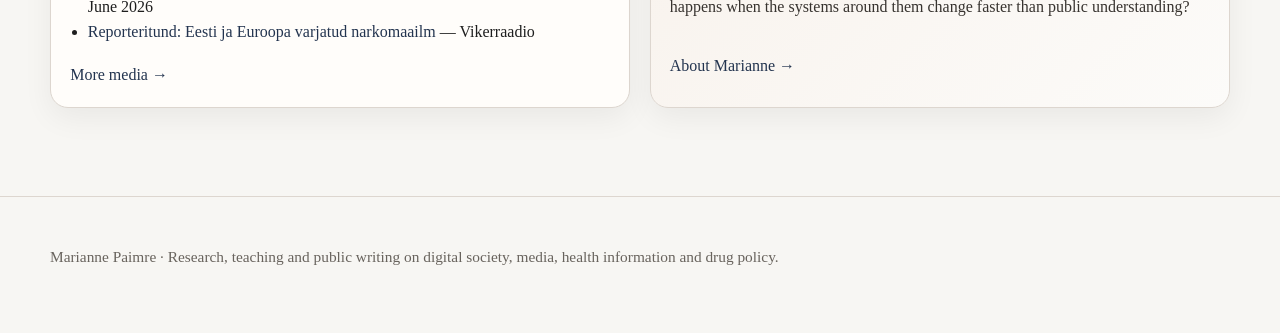
==== commit 1ac2e270: "Rename index (6).html to index.html" ====
--- a/index.html
+++ b/index.html
@@ -4,80 +4,62 @@
 <head>
 <meta charset="utf-8"/>
 <meta content="width=device-width, initial-scale=1" name="viewport"/>
-<title>Marianne Paimre — Information Scientist & Researcher</title>
-<meta name="description" content="Marianne Paimre is an information scientist and researcher working on digital society, media, health information, AI and drug policy."/>
+<title>Marianne Paimre | Researcher, Information Scientist &amp; Public Writer</title>
+
 <link href="style.css" rel="stylesheet"/>
-<link rel="canonical" href="https://mariannepaimre.com/"/>
-<script type="application/ld+json">
-{
+<meta content="Marianne Paimre is a information scientist, researcher and public writer working on digital society, health information, AI, media and drug policy." name="description"/><meta content="index, follow, max-image-preview:large" name="robots"/><link href="https://mariannepaimre.com/" rel="canonical"/><meta content="website" property="og:type"/><meta content="Marianne Paimre" property="og:site_name"/><meta content="Marianne Paimre | Researcher, Information Scientist &amp; Public Writer" property="og:title"/><meta content="Marianne Paimre is a information scientist, researcher and public writer working on digital society, health information, AI, media and drug policy." property="og:description"/><meta content="https://mariannepaimre.com/" property="og:url"/><meta content="https://mariannepaimre.com/marianne-hero.jpg" property="og:image"/><meta content="Marianne Paimre" property="og:image:alt"/><meta content="summary_large_image" name="twitter:card"/><meta content="Marianne Paimre | Researcher, Information Scientist &amp; Public Writer" name="twitter:title"/><meta content="Marianne Paimre is a information scientist, researcher and public writer working on digital society, health information, AI, media and drug policy." name="twitter:description"/><meta content="https://mariannepaimre.com/marianne-hero.jpg" name="twitter:image"/><script type="application/ld+json">{
   "@context": "https://schema.org",
-  "@type": "Person",
-  "@id": "https://mariannepaimre.com/#person",
-  "name": "Marianne Paimre",
-  "givenName": "Marianne",
-  "familyName": "Paimre",
-  "url": "https://mariannepaimre.com/",
-  "image": "https://mariannepaimre.com/marianne-hero.jpg",
-  "jobTitle": "Information Scientist",
-  "description": "Information scientist and researcher working on digital society, media, health information, artificial intelligence and drug policy.",
-  "nationality": {
-    "@type": "Country",
-    "name": "Estonia"
-  },
-  "affiliation": {
-    "@type": "CollegeOrUniversity",
-    "name": "Tallinn University",
-    "url": "https://www.tlu.ee/"
-  },
-  "alumniOf": [
+  "@graph": [
     {
-      "@type": "CollegeOrUniversity",
-      "name": "University of Jyväskylä",
-      "url": "https://www.jyu.fi/"
+      "@type": "WebSite",
+      "@id": "https://mariannepaimre.com/#website",
+      "url": "https://mariannepaimre.com/",
+      "name": "Marianne Paimre",
+      "publisher": {
+        "@id": "https://mariannepaimre.com/#person"
+      },
+      "inLanguage": "en"
     },
     {
-      "@type": "CollegeOrUniversity",
-      "name": "Tallinn University",
-      "url": "https://www.tlu.ee/"
-    }
-  ],
-  "knowsAbout": [
-    "Information science",
-    "Information behaviour",
-    "Digital divide",
-    "Online health information seeking",
-    "Health communication",
-    "Media studies",
-    "Drug policy"
-  ],
-  "knowsLanguage": ["et", "en"],
-  "identifier": [
-    {
-      "@type": "PropertyValue",
-      "propertyID": "ORCID",
-      "value": "0000-0002-7079-6513",
-      "url": "https://orcid.org/0000-0002-7079-6513"
+      "@type": "Person",
+      "@id": "https://mariannepaimre.com/#person",
+      "name": "Marianne Paimre",
+      "url": "https://mariannepaimre.com/",
+      "image": "https://mariannepaimre.com/marianne-hero.jpg",
+      "jobTitle": [
+        "Researcher",
+        ,
+        "Public Writer"
+      ],
+      "affiliation": {
+        "@type": "Organization",
+        "name": "Tallinn University"
+      },
+      "knowsAbout": [
+        "Digital society",
+        "Health information behaviour",
+        "Digital inequality",
+        "Artificial intelligence",
+        "Media and public discourse",
+        "Drug policy"
+      ]
     },
     {
-      "@type": "PropertyValue",
-      "propertyID": "Web of Science ResearcherID",
-      "value": "GSN-3139-2022"
+      "@type": "WebPage",
+      "@id": "https://mariannepaimre.com/#webpage",
+      "url": "https://mariannepaimre.com/",
+      "name": "Marianne Paimre | Information Scientist, Researcher & Public Writer",
+      "description": "Marianne Paimre is a information scientist, researcher and public writer working on digital society, health information, AI, media and drug policy.",
+      "isPartOf": {
+        "@id": "https://mariannepaimre.com/#website"
+      },
+      "about": {
+        "@id": "https://mariannepaimre.com/#person"
+      },
+      "inLanguage": "en"
     }
-  ],
-  "sameAs": [
-    "https://www.wikidata.org/wiki/Q20528967",
-    "https://et.wikipedia.org/wiki/Marianne_Paimre",
-    "https://orcid.org/0000-0002-7079-6513",
-    "https://scholar.google.com/citations?user=bHzyUDUAAAAJ",
-    "https://www.researchgate.net/profile/Marianne-Paimre",
-    "https://tallinn.academia.edu/MPaimre",
-    "https://www.etis.ee/CV/Marianne_Paimre/eng/",
-    "https://www.linkedin.com/in/marianne-paimre-78520461/",
-    "https://www.tlu.ee/en/node/106496"
   ]
-}
-</script>
-</head>
+}</script></head>
 <body>
 <header class="site-header">
 <div class="container nav-wrap">
@@ -102,7 +84,7 @@
 <div class="hero-copy">
 <div class="eyebrow">Research · Media · Digital society · Public debate</div>
 <h1>Research with a public voice.</h1>
-<p class="lead">I am an information scientist, researcher and public writer working across digital society, media, health information, artificial intelligence and drug policy. I am particularly interested in how information, technologies and public narratives shape the ways people understand complex social problems.</p>
+<p class="lead">I am a information scientist, researcher and public writer working across digital society, media, health information, artificial intelligence and drug policy. I am particularly interested in how information, technologies and public narratives shape the ways people understand complex social problems.</p>
 <div class="button-row">
 <a class="button" href="writing.html">Explore Public Writing</a>
 <a class="button secondary" href="research.html">View Research</a>
@@ -118,7 +100,6 @@
 <div class="caption">Marianne Paimre</div>
 </div>
 </div>
-
 </section>
 <section class="section">
 <div class="container">
@@ -129,7 +110,6 @@
 <div class="meta">Postimees Trinokkel · 29 August 2026</div>
 <h3>The Wrong Question in Drug Policy</h3>
 <p>Drug use is increasingly tied not only to escape, but to keeping up with work, study and performance pressure. The essay argues that drug policy should ask less about which substance to ban next and more about why so many people need chemical acceleration or relief to function.</p>
-
 <p class="note">Original Estonian title: “Uimastipoliitika vale küsimus”</p><a class="readmore" href="https://trinokkel.postimees.ee/8525660/marianne-paimre-uimastipoliitika-vale-kusimus">Read original in Estonian →</a>
 </article>
 <article class="card">
@@ -238,7 +218,7 @@
 </div>
 <div class="card contact-box">
 <div class="meta">Profile</div>
-<h3>Information scientist, researcher and public writer</h3>
+<h3>Researcher, information scientist and public writer</h3>
 <p>My academic and public work connects information studies, digital society and media analysis. Across these fields, I am interested in a common question: how do people make sense of information, technologies and social problems — and what happens when the systems around them change faster than public understanding?</p>
 <a class="section-link" href="about.html">About Marianne →</a>
 </div>
@@ -247,7 +227,7 @@
 </main>
 <footer class="footer">
 <div class="container">
-<p>Marianne Paimre · Information science, research and public writing on digital society, media, health information and drug policy.</p>
+<p>Marianne Paimre · Research, teaching and public writing on digital society, media, health information and drug policy.</p>
 </div>
 </footer>
 </body>
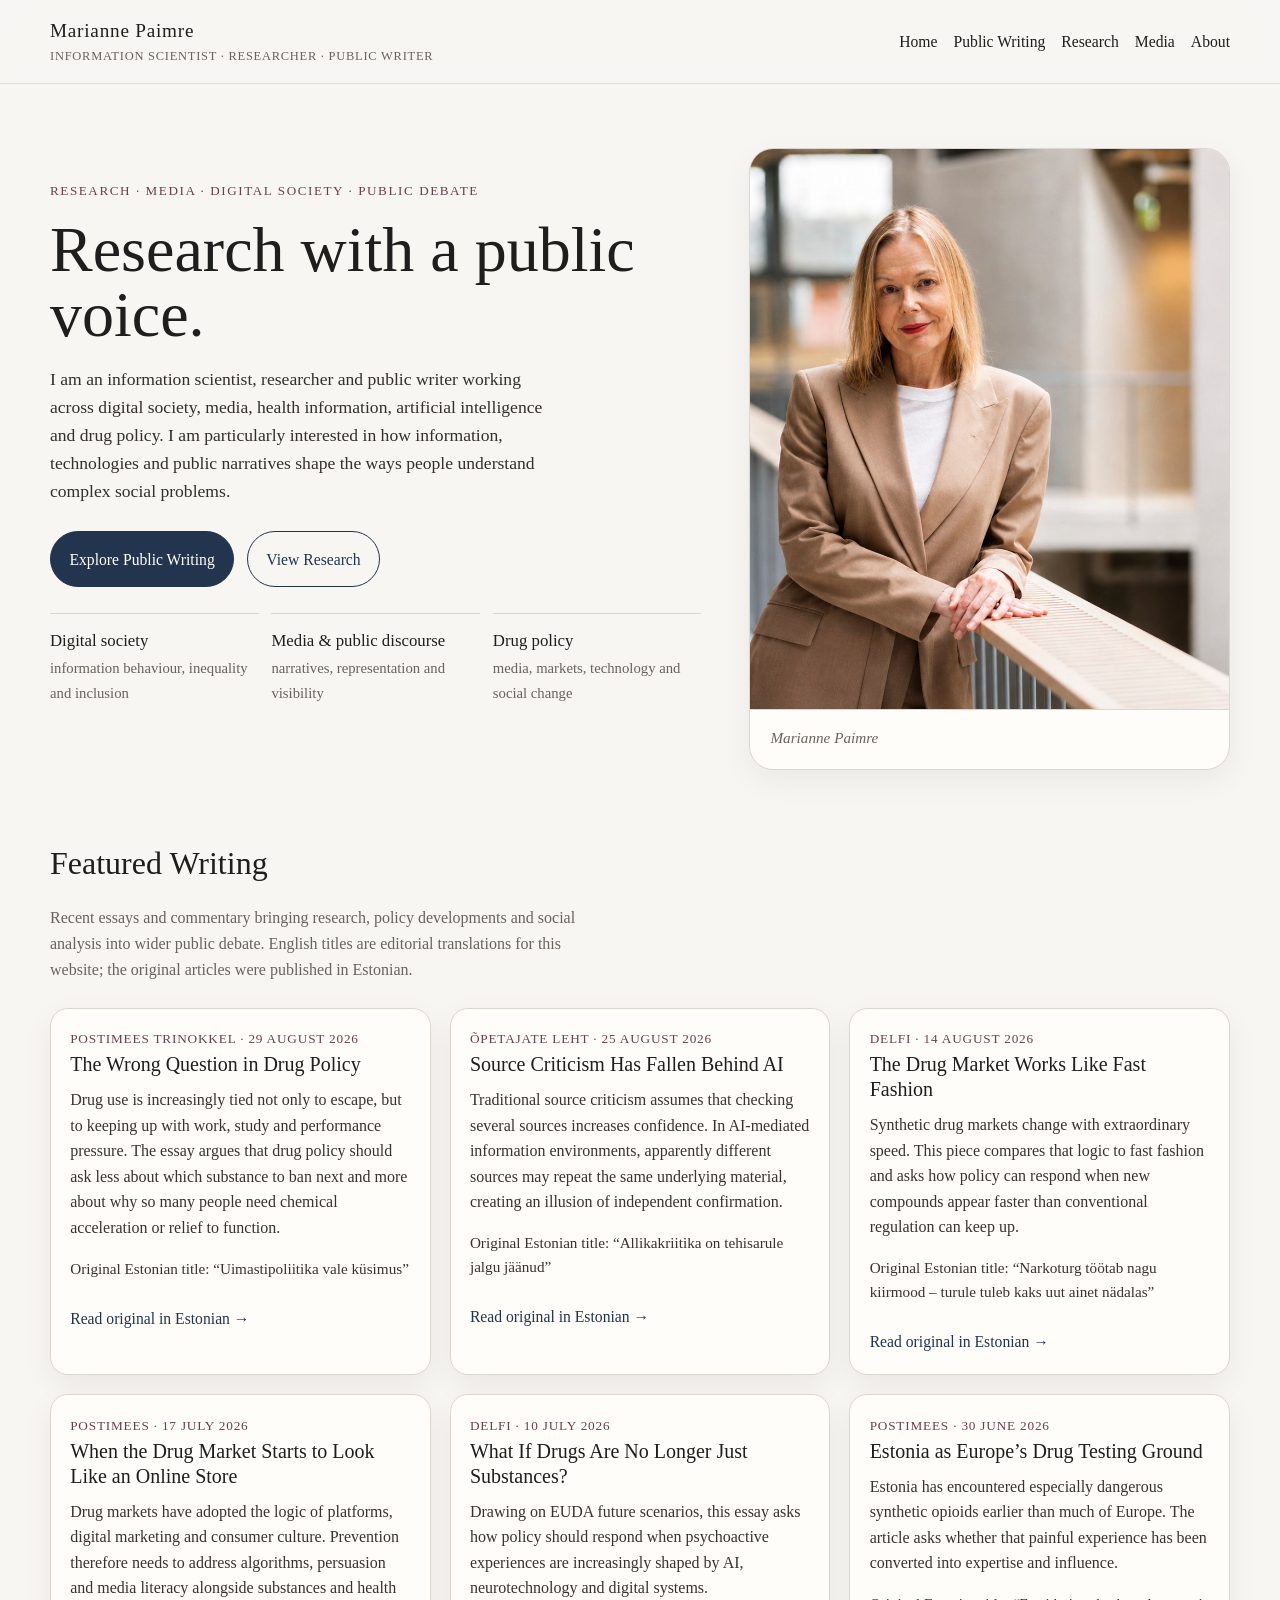
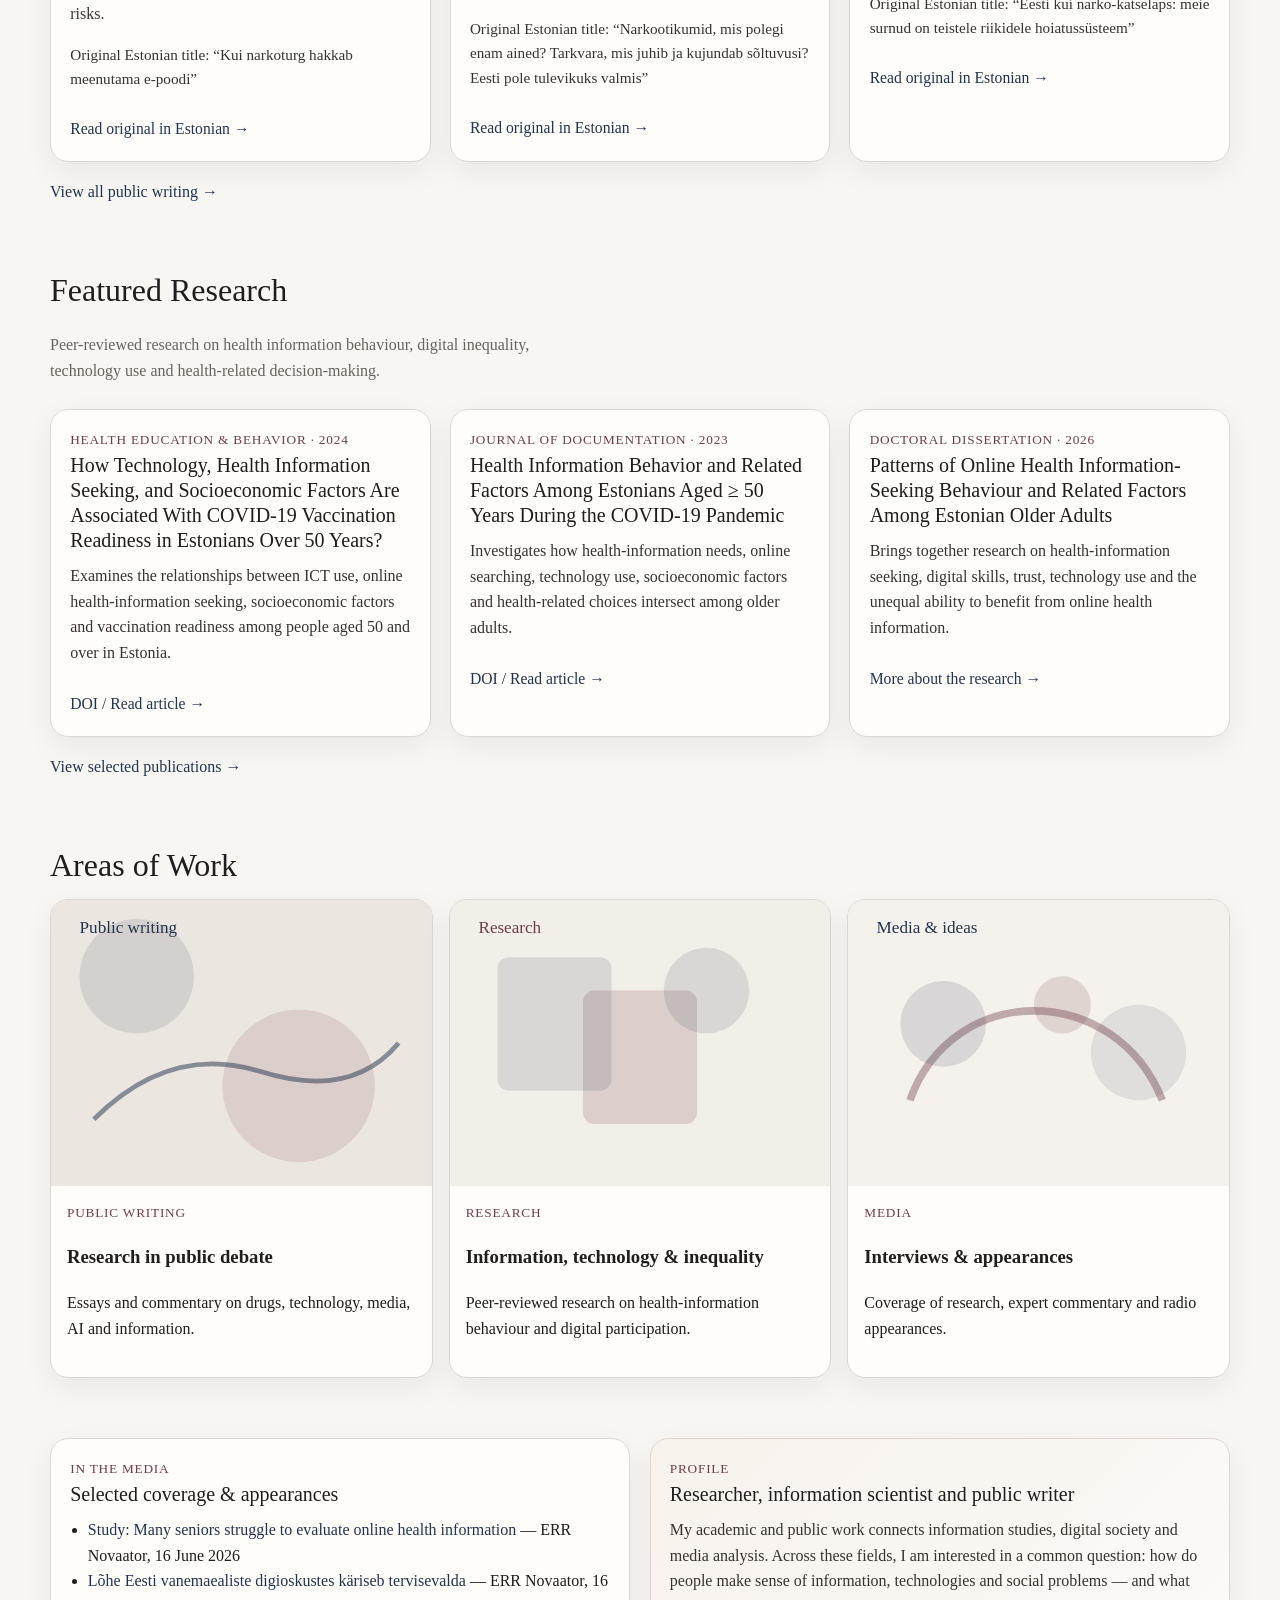
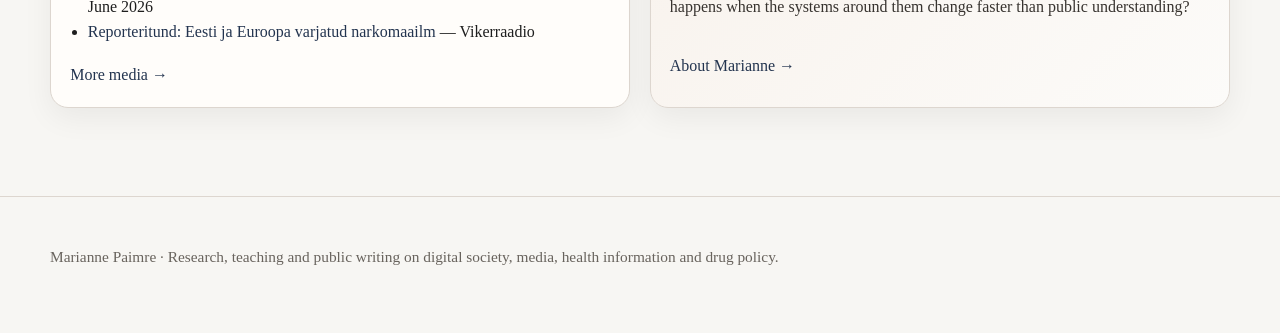
==== commit a2070058: "Refactor meta tags and structured data in index.html Updated meta tags and structured data in index." ====
--- a/index.html
+++ b/index.html
@@ -1,234 +1,575 @@
 <!DOCTYPE html>
-
 <html lang="en">
 <head>
-<meta charset="utf-8"/>
-<meta content="width=device-width, initial-scale=1" name="viewport"/>
-<title>Marianne Paimre | Researcher, Information Scientist &amp; Public Writer</title>
-
-<link href="style.css" rel="stylesheet"/>
-<meta content="Marianne Paimre is a information scientist, researcher and public writer working on digital society, health information, AI, media and drug policy." name="description"/><meta content="index, follow, max-image-preview:large" name="robots"/><link href="https://mariannepaimre.com/" rel="canonical"/><meta content="website" property="og:type"/><meta content="Marianne Paimre" property="og:site_name"/><meta content="Marianne Paimre | Researcher, Information Scientist &amp; Public Writer" property="og:title"/><meta content="Marianne Paimre is a information scientist, researcher and public writer working on digital society, health information, AI, media and drug policy." property="og:description"/><meta content="https://mariannepaimre.com/" property="og:url"/><meta content="https://mariannepaimre.com/marianne-hero.jpg" property="og:image"/><meta content="Marianne Paimre" property="og:image:alt"/><meta content="summary_large_image" name="twitter:card"/><meta content="Marianne Paimre | Researcher, Information Scientist &amp; Public Writer" name="twitter:title"/><meta content="Marianne Paimre is a information scientist, researcher and public writer working on digital society, health information, AI, media and drug policy." name="twitter:description"/><meta content="https://mariannepaimre.com/marianne-hero.jpg" name="twitter:image"/><script type="application/ld+json">{
-  "@context": "https://schema.org",
-  "@graph": [
-    {
-      "@type": "WebSite",
-      "@id": "https://mariannepaimre.com/#website",
-      "url": "https://mariannepaimre.com/",
-      "name": "Marianne Paimre",
-      "publisher": {
-        "@id": "https://mariannepaimre.com/#person"
+  <meta charset="utf-8"/>
+  <meta content="width=device-width, initial-scale=1" name="viewport"/>
+
+  <title>Marianne Paimre | Researcher, Information Scientist &amp; Public Writer</title>
+
+  <link href="style.css" rel="stylesheet"/>
+
+  <meta
+    content="Marianne Paimre is an information scientist, researcher and public writer working on digital society, health information, AI, media and drug policy."
+    name="description"
+  />
+
+  <meta content="index, follow, max-image-preview:large" name="robots"/>
+  <link href="https://mariannepaimre.com/" rel="canonical"/>
+
+  <meta content="website" property="og:type"/>
+  <meta content="Marianne Paimre" property="og:site_name"/>
+  <meta
+    content="Marianne Paimre | Researcher, Information Scientist &amp; Public Writer"
+    property="og:title"
+  />
+  <meta
+    content="Marianne Paimre is an information scientist, researcher and public writer working on digital society, health information, AI, media and drug policy."
+    property="og:description"
+  />
+  <meta content="https://mariannepaimre.com/" property="og:url"/>
+  <meta
+    content="https://mariannepaimre.com/marianne-hero.jpg"
+    property="og:image"
+  />
+  <meta content="Marianne Paimre" property="og:image:alt"/>
+
+  <meta content="summary_large_image" name="twitter:card"/>
+  <meta
+    content="Marianne Paimre | Researcher, Information Scientist &amp; Public Writer"
+    name="twitter:title"
+  />
+  <meta
+    content="Marianne Paimre is an information scientist, researcher and public writer working on digital society, health information, AI, media and drug policy."
+    name="twitter:description"
+  />
+  <meta
+    content="https://mariannepaimre.com/marianne-hero.jpg"
+    name="twitter:image"
+  />
+
+  <script type="application/ld+json">
+  {
+    "@context": "https://schema.org",
+    "@graph": [
+      {
+        "@type": "WebSite",
+        "@id": "https://mariannepaimre.com/#website",
+        "url": "https://mariannepaimre.com/",
+        "name": "Marianne Paimre",
+        "publisher": {
+          "@id": "https://mariannepaimre.com/#person"
+        },
+        "inLanguage": "en"
       },
-      "inLanguage": "en"
-    },
-    {
-      "@type": "Person",
-      "@id": "https://mariannepaimre.com/#person",
-      "name": "Marianne Paimre",
-      "url": "https://mariannepaimre.com/",
-      "image": "https://mariannepaimre.com/marianne-hero.jpg",
-      "jobTitle": [
-        "Researcher",
-        ,
-        "Public Writer"
-      ],
-      "affiliation": {
-        "@type": "Organization",
-        "name": "Tallinn University"
+      {
+        "@type": "Person",
+        "@id": "https://mariannepaimre.com/#person",
+        "name": "Marianne Paimre",
+        "url": "https://mariannepaimre.com/",
+        "image": "https://mariannepaimre.com/marianne-hero.jpg",
+        "jobTitle": [
+          "Researcher",
+          "Information Scientist",
+          "Public Writer"
+        ],
+        "affiliation": {
+          "@type": "Organization",
+          "name": "Tallinn University"
+        },
+        "knowsAbout": [
+          "Digital society",
+          "Health information behaviour",
+          "Digital inequality",
+          "Artificial intelligence",
+          "Media and public discourse",
+          "Drug policy"
+        ]
       },
-      "knowsAbout": [
-        "Digital society",
-        "Health information behaviour",
-        "Digital inequality",
-        "Artificial intelligence",
-        "Media and public discourse",
-        "Drug policy"
-      ]
-    },
-    {
-      "@type": "WebPage",
-      "@id": "https://mariannepaimre.com/#webpage",
-      "url": "https://mariannepaimre.com/",
-      "name": "Marianne Paimre | Information Scientist, Researcher & Public Writer",
-      "description": "Marianne Paimre is a information scientist, researcher and public writer working on digital society, health information, AI, media and drug policy.",
-      "isPartOf": {
-        "@id": "https://mariannepaimre.com/#website"
-      },
-      "about": {
-        "@id": "https://mariannepaimre.com/#person"
-      },
-      "inLanguage": "en"
-    }
-  ]
-}</script></head>
+      {
+        "@type": "WebPage",
+        "@id": "https://mariannepaimre.com/#webpage",
+        "url": "https://mariannepaimre.com/",
+        "name": "Marianne Paimre | Information Scientist, Researcher & Public Writer",
+        "description": "Marianne Paimre is an information scientist, researcher and public writer working on digital society, health information, AI, media and drug policy.",
+        "isPartOf": {
+          "@id": "https://mariannepaimre.com/#website"
+        },
+        "about": {
+          "@id": "https://mariannepaimre.com/#person"
+        },
+        "inLanguage": "en"
+      }
+    ]
+  }
+  </script>
+
+  <script>
+    window.va =
+      window.va ||
+      function () {
+        (window.vaq = window.vaq || []).push(arguments);
+      };
+  </script>
+  <script defer src="/_vercel/insights/script.js"></script>
+</head>
+
 <body>
+
 <header class="site-header">
-<div class="container nav-wrap">
-<div class="brand">
+  <div class="container nav-wrap">
+    <div class="brand">
       Marianne Paimre
       <small>Information Scientist · Researcher · Public Writer</small>
-</div>
-<nav>
-<ul>
-<li><a href="index.html">Home</a></li>
-<li><a href="writing.html">Public Writing</a></li>
-<li><a href="research.html">Research</a></li>
-<li><a href="media.html">Media</a></li>
-<li><a href="about.html">About</a></li>
-</ul>
-</nav>
-</div>
+    </div>
+
+    <nav>
+      <ul>
+        <li><a href="index.html">Home</a></li>
+        <li><a href="writing.html">Public Writing</a></li>
+        <li><a href="research.html">Research</a></li>
+        <li><a href="media.html">Media</a></li>
+        <li><a href="about.html">About</a></li>
+      </ul>
+    </nav>
+  </div>
 </header>
+
 <main>
+
 <section class="hero">
-<div class="container hero-grid">
-<div class="hero-copy">
-<div class="eyebrow">Research · Media · Digital society · Public debate</div>
-<h1>Research with a public voice.</h1>
-<p class="lead">I am a information scientist, researcher and public writer working across digital society, media, health information, artificial intelligence and drug policy. I am particularly interested in how information, technologies and public narratives shape the ways people understand complex social problems.</p>
-<div class="button-row">
-<a class="button" href="writing.html">Explore Public Writing</a>
-<a class="button secondary" href="research.html">View Research</a>
-</div>
-<div class="profile-points">
-<div class="profile-point"><strong>Digital society</strong><span>information behaviour, inequality and inclusion</span></div>
-<div class="profile-point"><strong>Media &amp; public discourse</strong><span>narratives, representation and visibility</span></div>
-<div class="profile-point"><strong>Drug policy</strong><span>media, markets, technology and social change</span></div>
-</div>
-</div>
-<div class="hero-panel hero-image">
-<img alt="Marianne Paimre" class="hero-photo" src="marianne-hero.jpg"/>
-<div class="caption">Marianne Paimre</div>
-</div>
-</div>
+  <div class="container hero-grid">
+
+    <div class="hero-copy">
+      <div class="eyebrow">
+        Research · Media · Digital society · Public debate
+      </div>
+
+      <h1>Research with a public voice.</h1>
+
+      <p class="lead">
+        I am an information scientist, researcher and public writer working across
+        digital society, media, health information, artificial intelligence and
+        drug policy. I am particularly interested in how information, technologies
+        and public narratives shape the ways people understand complex social
+        problems.
+      </p>
+
+      <div class="button-row">
+        <a class="button" href="writing.html">Explore Public Writing</a>
+        <a class="button secondary" href="research.html">View Research</a>
+      </div>
+
+      <div class="profile-points">
+
+        <div class="profile-point">
+          <strong>Digital society</strong>
+          <span>information behaviour, inequality and inclusion</span>
+        </div>
+
+        <div class="profile-point">
+          <strong>Media &amp; public discourse</strong>
+          <span>narratives, representation and visibility</span>
+        </div>
+
+        <div class="profile-point">
+          <strong>Drug policy</strong>
+          <span>media, markets, technology and social change</span>
+        </div>
+
+      </div>
+    </div>
+
+    <div class="hero-panel hero-image">
+      <img
+        alt="Marianne Paimre"
+        class="hero-photo"
+        src="marianne-hero.jpg"
+      />
+      <div class="caption">Marianne Paimre</div>
+    </div>
+
+  </div>
 </section>
+
 <section class="section">
-<div class="container">
-<h2>Featured Writing</h2>
-<p class="section-intro">Recent essays and commentary bringing research, policy developments and social analysis into wider public debate. English titles are editorial translations for this website; the original articles were published in Estonian.</p>
-<div class="card-grid">
-<article class="card">
-<div class="meta">Postimees Trinokkel · 29 August 2026</div>
-<h3>The Wrong Question in Drug Policy</h3>
-<p>Drug use is increasingly tied not only to escape, but to keeping up with work, study and performance pressure. The essay argues that drug policy should ask less about which substance to ban next and more about why so many people need chemical acceleration or relief to function.</p>
-<p class="note">Original Estonian title: “Uimastipoliitika vale küsimus”</p><a class="readmore" href="https://trinokkel.postimees.ee/8525660/marianne-paimre-uimastipoliitika-vale-kusimus">Read original in Estonian →</a>
-</article>
-<article class="card">
-<div class="meta">Õpetajate Leht · 25 August 2026</div>
-<h3>Source Criticism Has Fallen Behind AI</h3>
-<p>Traditional source criticism assumes that checking several sources increases confidence. In AI-mediated information environments, apparently different sources may repeat the same underlying material, creating an illusion of independent confirmation.</p>
-<p class="note">Original Estonian title: “Allikakriitika on tehisarule jalgu jäänud”</p><a class="readmore" href="https://www.opleht.ee/2026/08/allikakriitika-on-tehisarule-jalgu-jaanud/">Read original in Estonian →</a>
-</article>
-<article class="card">
-<div class="meta">Delfi · 14 August 2026</div>
-<h3>The Drug Market Works Like Fast Fashion</h3>
-<p>Synthetic drug markets change with extraordinary speed. This piece compares that logic to fast fashion and asks how policy can respond when new compounds appear faster than conventional regulation can keep up.</p>
-<p class="note">Original Estonian title: “Narkoturg töötab nagu kiirmood – turule tuleb kaks uut ainet nädalas”</p><a class="readmore" href="https://arvamus.delfi.ee/artikkel/120603367/must-ari-marianne-paimre-narkoturg-tootab-nagu-kiirmood-turule-tuleb-kaks-uut-ainet-nadalas">Read original in Estonian →</a>
-</article>
-<article class="card">
-<div class="meta">Postimees · 17 July 2026</div>
-<h3>When the Drug Market Starts to Look Like an Online Store</h3>
-<p>Drug markets have adopted the logic of platforms, digital marketing and consumer culture. Prevention therefore needs to address algorithms, persuasion and media literacy alongside substances and health risks.</p>
-<p class="note">Original Estonian title: “Kui narkoturg hakkab meenutama e-poodi”</p><a class="readmore" href="https://arvamus.postimees.ee/8510465/marianne-paimre-kui-narkoturg-hakkab-meenutama-e-poodi">Read original in Estonian →</a>
-</article>
-<article class="card">
-<div class="meta">Delfi · 10 July 2026</div>
-<h3>What If Drugs Are No Longer Just Substances?</h3>
-<p>Drawing on EUDA future scenarios, this essay asks how policy should respond when psychoactive experiences are increasingly shaped by AI, neurotechnology and digital systems.</p>
-<p class="note">Original Estonian title: “Narkootikumid, mis polegi enam ained? Tarkvara, mis juhib ja kujundab sõltuvusi? Eesti pole tulevikuks valmis”</p><a class="readmore" href="https://arvamus.delfi.ee/artikkel/120596160/narkootikumid-mis-polegi-enam-ained-tarkvara-mis-juhib-ja-kujundab-soltuvusi-eesti-pole-tulevikuks-valmis">Read original in Estonian →</a>
-</article>
-<article class="card">
-<div class="meta">Postimees · 30 June 2026</div>
-<h3>Estonia as Europe’s Drug Testing Ground</h3>
-<p>Estonia has encountered especially dangerous synthetic opioids earlier than much of Europe. The article asks whether that painful experience has been converted into expertise and influence.</p>
-<p class="note">Original Estonian title: “Eesti kui narko-katselaps: meie surnud on teistele riikidele hoiatussüsteem”</p><a class="readmore" href="https://arvamus.postimees.ee/8499939/marianne-paimre-eesti-kui-narko-katselaps-meie-surnud-on-teistele-riikidele-hoiatussusteem">Read original in Estonian →</a>
-</article>
-</div>
-<a class="section-link" href="writing.html">View all public writing →</a>
-</div>
+  <div class="container">
+
+    <h2>Featured Writing</h2>
+
+    <p class="section-intro">
+      Recent essays and commentary bringing research, policy developments and
+      social analysis into wider public debate. English titles are editorial
+      translations for this website; the original articles were published in
+      Estonian.
+    </p>
+
+    <div class="card-grid">
+
+      <article class="card">
+        <div class="meta">Postimees Trinokkel · 29 August 2026</div>
+
+        <h3>The Wrong Question in Drug Policy</h3>
+
+        <p>
+          Drug use is increasingly tied not only to escape, but to keeping up
+          with work, study and performance pressure. The essay argues that drug
+          policy should ask less about which substance to ban next and more about
+          why so many people need chemical acceleration or relief to function.
+        </p>
+
+        <p class="note">
+          Original Estonian title: “Uimastipoliitika vale küsimus”
+        </p>
+
+        <a
+          class="readmore"
+          href="https://trinokkel.postimees.ee/8525660/marianne-paimre-uimastipoliitika-vale-kusimus"
+        >
+          Read original in Estonian →
+        </a>
+      </article>
+
+      <article class="card">
+        <div class="meta">Õpetajate Leht · 25 August 2026</div>
+
+        <h3>Source Criticism Has Fallen Behind AI</h3>
+
+        <p>
+          Traditional source criticism assumes that checking several sources
+          increases confidence. In AI-mediated information environments,
+          apparently different sources may repeat the same underlying material,
+          creating an illusion of independent confirmation.
+        </p>
+
+        <p class="note">
+          Original Estonian title: “Allikakriitika on tehisarule jalgu jäänud”
+        </p>
+
+        <a
+          class="readmore"
+          href="https://www.opleht.ee/2026/08/allikakriitika-on-tehisarule-jalgu-jaanud/"
+        >
+          Read original in Estonian →
+        </a>
+      </article>
+
+      <article class="card">
+        <div class="meta">Delfi · 14 August 2026</div>
+
+        <h3>The Drug Market Works Like Fast Fashion</h3>
+
+        <p>
+          Synthetic drug markets change with extraordinary speed. This piece
+          compares that logic to fast fashion and asks how policy can respond
+          when new compounds appear faster than conventional regulation can keep
+          up.
+        </p>
+
+        <p class="note">
+          Original Estonian title: “Narkoturg töötab nagu kiirmood – turule tuleb
+          kaks uut ainet nädalas”
+        </p>
+
+        <a
+          class="readmore"
+          href="https://arvamus.delfi.ee/artikkel/120603367/must-ari-marianne-paimre-narkoturg-tootab-nagu-kiirmood-turule-tuleb-kaks-uut-ainet-nadalas"
+        >
+          Read original in Estonian →
+        </a>
+      </article>
+
+      <article class="card">
+        <div class="meta">Postimees · 17 July 2026</div>
+
+        <h3>When the Drug Market Starts to Look Like an Online Store</h3>
+
+        <p>
+          Drug markets have adopted the logic of platforms, digital marketing
+          and consumer culture. Prevention therefore needs to address algorithms,
+          persuasion and media literacy alongside substances and health risks.
+        </p>
+
+        <p class="note">
+          Original Estonian title: “Kui narkoturg hakkab meenutama e-poodi”
+        </p>
+
+        <a
+          class="readmore"
+          href="https://arvamus.postimees.ee/8510465/marianne-paimre-kui-narkoturg-hakkab-meenutama-e-poodi"
+        >
+          Read original in Estonian →
+        </a>
+      </article>
+
+      <article class="card">
+        <div class="meta">Delfi · 10 July 2026</div>
+
+        <h3>What If Drugs Are No Longer Just Substances?</h3>
+
+        <p>
+          Drawing on EUDA future scenarios, this essay asks how policy should
+          respond when psychoactive experiences are increasingly shaped by AI,
+          neurotechnology and digital systems.
+        </p>
+
+        <p class="note">
+          Original Estonian title: “Narkootikumid, mis polegi enam ained?
+          Tarkvara, mis juhib ja kujundab sõltuvusi? Eesti pole tulevikuks valmis”
+        </p>
+
+        <a
+          class="readmore"
+          href="https://arvamus.delfi.ee/artikkel/120596160/narkootikumid-mis-polegi-enam-ained-tarkvara-mis-juhib-ja-kujundab-soltuvusi-eesti-pole-tulevikuks-valmis"
+        >
+          Read original in Estonian →
+        </a>
+      </article>
+
+      <article class="card">
+        <div class="meta">Postimees · 30 June 2026</div>
+
+        <h3>Estonia as Europe’s Drug Testing Ground</h3>
+
+        <p>
+          Estonia has encountered especially dangerous synthetic opioids earlier
+          than much of Europe. The article asks whether that painful experience
+          has been converted into expertise and influence.
+        </p>
+
+        <p class="note">
+          Original Estonian title: “Eesti kui narko-katselaps: meie surnud on
+          teistele riikidele hoiatussüsteem”
+        </p>
+
+        <a
+          class="readmore"
+          href="https://arvamus.postimees.ee/8499939/marianne-paimre-eesti-kui-narko-katselaps-meie-surnud-on-teistele-riikidele-hoiatussusteem"
+        >
+          Read original in Estonian →
+        </a>
+      </article>
+
+    </div>
+
+    <a class="section-link" href="writing.html">
+      View all public writing →
+    </a>
+
+  </div>
 </section>
+
 <section class="section">
-<div class="container">
-<h2>Featured Research</h2>
-<p class="section-intro">Peer-reviewed research on health information behaviour, digital inequality, technology use and health-related decision-making.</p>
-<div class="grid-3">
-<article class="card pub-card">
-<div class="meta">Health Education &amp; Behavior · 2024</div>
-<h3>How Technology, Health Information Seeking, and Socioeconomic Factors Are Associated With COVID-19 Vaccination Readiness in Estonians Over 50 Years?</h3>
-<p>Examines the relationships between ICT use, online health-information seeking, socioeconomic factors and vaccination readiness among people aged 50 and over in Estonia.</p>
-<a class="readmore" href="https://doi.org/10.1177/10901981241249972">DOI / Read article →</a>
-</article>
-<article class="card pub-card">
-<div class="meta">Journal of Documentation · 2023</div>
-<h3>Health Information Behavior and Related Factors Among Estonians Aged ≥ 50 Years During the COVID-19 Pandemic</h3>
-<p>Investigates how health-information needs, online searching, technology use, socioeconomic factors and health-related choices intersect among older adults.</p>
-<a class="readmore" href="https://doi.org/10.1108/JD-10-2022-0217">DOI / Read article →</a>
-</article>
-<article class="card pub-card">
-<div class="meta">Doctoral Dissertation · 2026</div>
-<h3>Patterns of Online Health Information-Seeking Behaviour and Related Factors Among Estonian Older Adults</h3>
-<p>Brings together research on health-information seeking, digital skills, trust, technology use and the unequal ability to benefit from online health information.</p>
-<a class="readmore" href="research.html">More about the research →</a>
-</article>
-</div>
-<a class="section-link" href="research.html">View selected publications →</a>
-</div>
+  <div class="container">
+
+    <h2>Featured Research</h2>
+
+    <p class="section-intro">
+      Peer-reviewed research on health information behaviour, digital inequality,
+      technology use and health-related decision-making.
+    </p>
+
+    <div class="grid-3">
+
+      <article class="card pub-card">
+        <div class="meta">Health Education &amp; Behavior · 2024</div>
+
+        <h3>
+          How Technology, Health Information Seeking, and Socioeconomic Factors
+          Are Associated With COVID-19 Vaccination Readiness in Estonians Over
+          50 Years?
+        </h3>
+
+        <p>
+          Examines the relationships between ICT use, online health-information
+          seeking, socioeconomic factors and vaccination readiness among people
+          aged 50 and over in Estonia.
+        </p>
+
+        <a
+          class="readmore"
+          href="https://doi.org/10.1177/10901981241249972"
+        >
+          DOI / Read article →
+        </a>
+      </article>
+
+      <article class="card pub-card">
+        <div class="meta">Journal of Documentation · 2023</div>
+
+        <h3>
+          Health Information Behavior and Related Factors Among Estonians Aged
+          ≥ 50 Years During the COVID-19 Pandemic
+        </h3>
+
+        <p>
+          Investigates how health-information needs, online searching, technology
+          use, socioeconomic factors and health-related choices intersect among
+          older adults.
+        </p>
+
+        <a
+          class="readmore"
+          href="https://doi.org/10.1108/JD-10-2022-0217"
+        >
+          DOI / Read article →
+        </a>
+      </article>
+
+      <article class="card pub-card">
+        <div class="meta">Doctoral Dissertation · 2026</div>
+
+        <h3>
+          Patterns of Online Health Information-Seeking Behaviour and Related
+          Factors Among Estonian Older Adults
+        </h3>
+
+        <p>
+          Brings together research on health-information seeking, digital skills,
+          trust, technology use and the unequal ability to benefit from online
+          health information.
+        </p>
+
+        <a class="readmore" href="research.html">
+          More about the research →
+        </a>
+      </article>
+
+    </div>
+
+    <a class="section-link" href="research.html">
+      View selected publications →
+    </a>
+
+  </div>
 </section>
+
 <section class="section">
-<div class="container">
-<h2>Areas of Work</h2>
-<div class="topic-strip">
-<div class="topic-box">
-<img alt="Abstract illustration for public writing" src="writing-abstract.svg"/>
-<div class="box-copy">
-<div class="meta">Public Writing</div>
-<h3>Research in public debate</h3>
-<p>Essays and commentary on drugs, technology, media, AI and information.</p>
-</div>
-</div>
-<div class="topic-box">
-<img alt="Abstract illustration for research" src="research-abstract.svg"/>
-<div class="box-copy">
-<div class="meta">Research</div>
-<h3>Information, technology &amp; inequality</h3>
-<p>Peer-reviewed research on health-information behaviour and digital participation.</p>
-</div>
-</div>
-<div class="topic-box">
-<img alt="Abstract illustration for media" src="media-abstract.svg"/>
-<div class="box-copy">
-<div class="meta">Media</div>
-<h3>Interviews &amp; appearances</h3>
-<p>Coverage of research, expert commentary and radio appearances.</p>
-</div>
-</div>
-</div>
-</div>
+  <div class="container">
+
+    <h2>Areas of Work</h2>
+
+    <div class="topic-strip">
+
+      <div class="topic-box">
+        <img
+          alt="Abstract illustration for public writing"
+          src="writing-abstract.svg"
+        />
+
+        <div class="box-copy">
+          <div class="meta">Public Writing</div>
+          <h3>Research in public debate</h3>
+          <p>
+            Essays and commentary on drugs, technology, media, AI and
+            information.
+          </p>
+        </div>
+      </div>
+
+      <div class="topic-box">
+        <img
+          alt="Abstract illustration for research"
+          src="research-abstract.svg"
+        />
+
+        <div class="box-copy">
+          <div class="meta">Research</div>
+          <h3>Information, technology &amp; inequality</h3>
+          <p>
+            Peer-reviewed research on health-information behaviour and digital
+            participation.
+          </p>
+        </div>
+      </div>
+
+      <div class="topic-box">
+        <img
+          alt="Abstract illustration for media"
+          src="media-abstract.svg"
+        />
+
+        <div class="box-copy">
+          <div class="meta">Media</div>
+          <h3>Interviews &amp; appearances</h3>
+          <p>
+            Coverage of research, expert commentary and radio appearances.
+          </p>
+        </div>
+      </div>
+
+    </div>
+  </div>
 </section>
+
 <section class="section">
-<div class="container grid-2">
-<div class="card list-card">
-<div class="meta">In the media</div>
-<h3>Selected coverage &amp; appearances</h3>
-<ul>
-<li><a href="https://news.err.ee/1610056297/study-many-seniors-struggle-to-evaluate-online-health-information">Study: Many seniors struggle to evaluate online health information</a> — ERR Novaator, 16 June 2026</li>
-<li><a href="https://novaator.err.ee/1610056222/lohe-eesti-vanemaealiste-digioskustes-kariseb-tervisevalda">Lõhe Eesti vanemaealiste digioskustes käriseb tervisevalda</a> — ERR Novaator, 16 June 2026</li>
-<li><a href="https://vikerraadio.err.ee/1610015303/reporteritund-eesti-ja-euroopa-varjatud-narkomaailm">Reporteritund: Eesti ja Euroopa varjatud narkomaailm</a> — Vikerraadio</li>
-</ul>
-<a class="section-link" href="media.html">More media →</a>
-</div>
-<div class="card contact-box">
-<div class="meta">Profile</div>
-<h3>Researcher, information scientist and public writer</h3>
-<p>My academic and public work connects information studies, digital society and media analysis. Across these fields, I am interested in a common question: how do people make sense of information, technologies and social problems — and what happens when the systems around them change faster than public understanding?</p>
-<a class="section-link" href="about.html">About Marianne →</a>
-</div>
-</div>
+  <div class="container grid-2">
+
+    <div class="card list-card">
+      <div class="meta">In the media</div>
+
+      <h3>Selected coverage &amp; appearances</h3>
+
+      <ul>
+        <li>
+          <a href="https://news.err.ee/1610056297/study-many-seniors-struggle-to-evaluate-online-health-information">
+            Study: Many seniors struggle to evaluate online health information
+          </a>
+          — ERR Novaator, 16 June 2026
+        </li>
+
+        <li>
+          <a href="https://novaator.err.ee/1610056222/lohe-eesti-vanemaealiste-digioskustes-kariseb-tervisevalda">
+            Lõhe Eesti vanemaealiste digioskustes käriseb tervisevalda
+          </a>
+          — ERR Novaator, 16 June 2026
+        </li>
+
+        <li>
+          <a href="https://vikerraadio.err.ee/1610015303/reporteritund-eesti-ja-euroopa-varjatud-narkomaailm">
+            Reporteritund: Eesti ja Euroopa varjatud narkomaailm
+          </a>
+          — Vikerraadio
+        </li>
+      </ul>
+
+      <a class="section-link" href="media.html">
+        More media →
+      </a>
+    </div>
+
+    <div class="card contact-box">
+      <div class="meta">Profile</div>
+
+      <h3>
+        Researcher, information scientist and public writer
+      </h3>
+
+      <p>
+        My academic and public work connects information studies, digital society
+        and media analysis. Across these fields, I am interested in a common
+        question: how do people make sense of information, technologies and
+        social problems — and what happens when the systems around them change
+        faster than public understanding?
+      </p>
+
+      <a class="section-link" href="about.html">
+        About Marianne →
+      </a>
+    </div>
+
+  </div>
 </section>
+
 </main>
+
 <footer class="footer">
-<div class="container">
-<p>Marianne Paimre · Research, teaching and public writing on digital society, media, health information and drug policy.</p>
-</div>
+  <div class="container">
+    <p>
+      Marianne Paimre · Research, teaching and public writing on digital society,
+      media, health information and drug policy.
+    </p>
+  </div>
 </footer>
+
 </body>
 </html>
